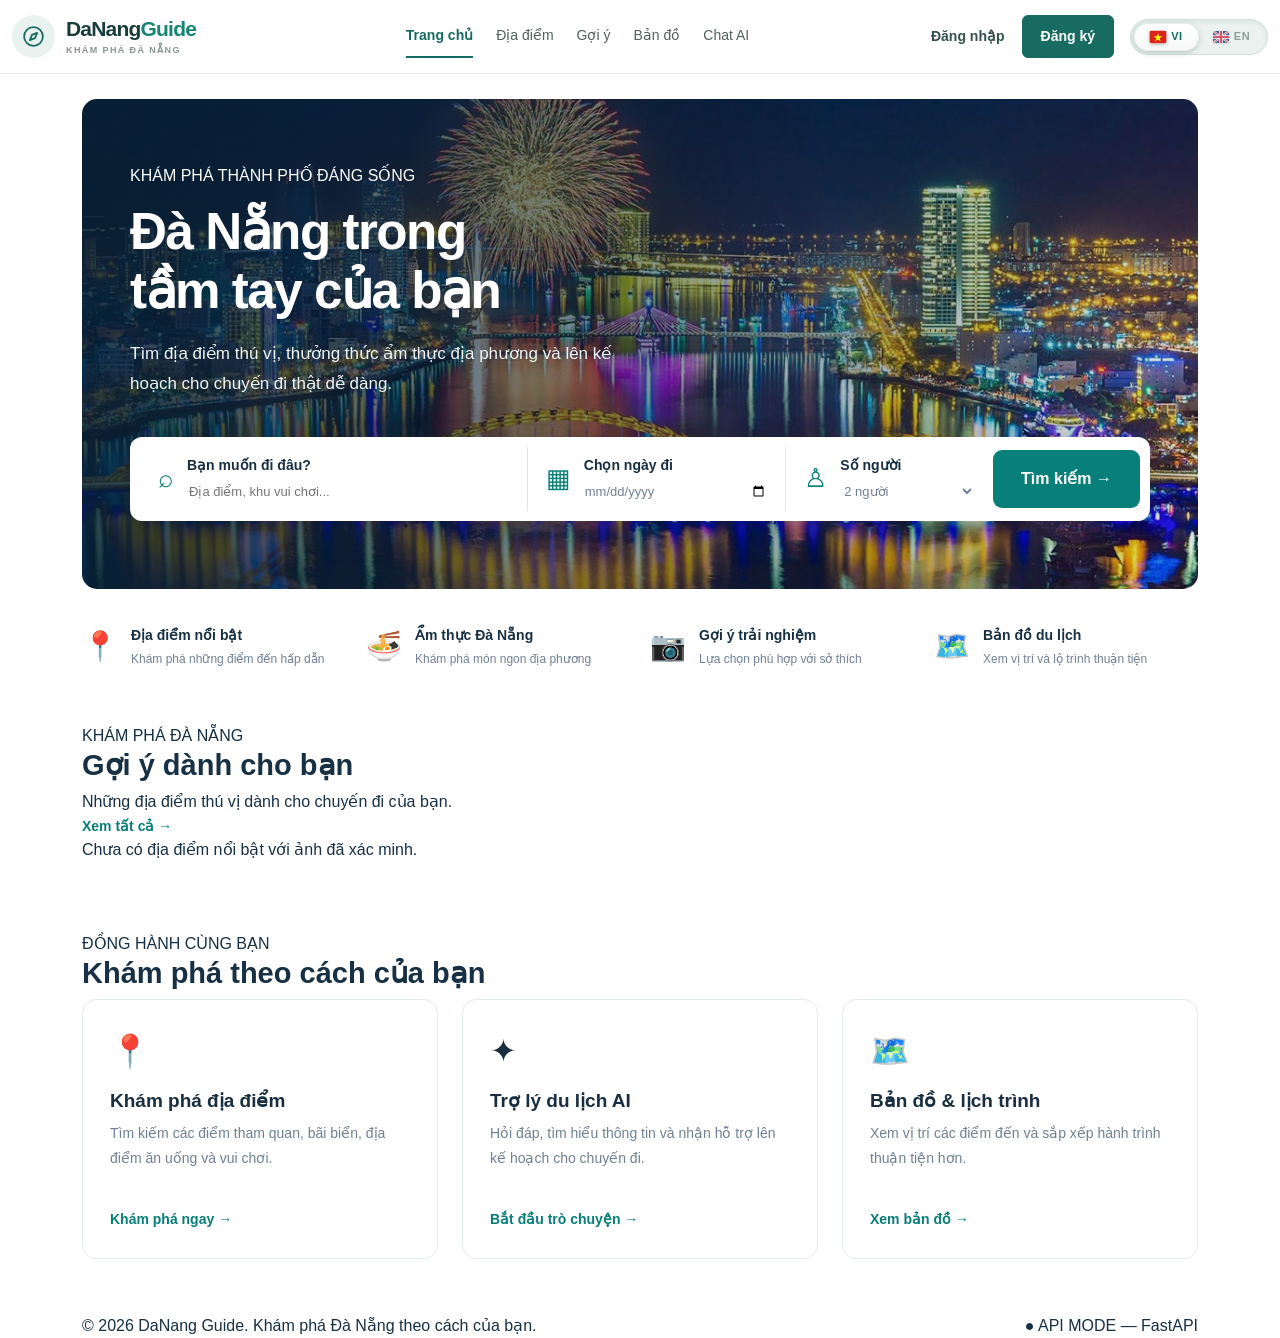
==== frontend/index.html @ 91cd1522 "feat: complete Google OAuth integration, language switch toggle, favorites API, and remove Facebook " ====
<!doctype html>
<html lang="vi">
<head>
  <meta charset="UTF-8">
  <meta name="viewport" content="width=device-width, initial-scale=1">
  <meta name="description" content="DaNang Guide - Khám phá du lịch Đà Nẵng">
  <title>DaNang Guide | Khám phá Đà Nẵng</title>

  <link rel="stylesheet" href="https://cdn.jsdelivr.net/npm/bootstrap@5.3.3/dist/css/bootstrap.min.css">
  <link rel="stylesheet" href="css/style.css?v=switch-toggle-3">
</head>

<body>
  <!-- THANH MENU -->
  <div id="site-nav"></div>

  <main class="container page">

    <!-- BANNER CHÍNH -->
    <section class="hero home-hero">
      <div class="hero-content">
        <span class="eyebrow text-white">
          KHÁM PHÁ THÀNH PHỐ ĐÁNG SỐNG
        </span>

        <h1 class="hero-title">
          Đà Nẵng trong<br>
          tầm tay của bạn
        </h1>

        <p class="hero-description">
          Tìm địa điểm thú vị, thưởng thức ẩm thực địa phương
          và lên kế hoạch cho chuyến đi thật dễ dàng.
        </p>

        <!-- THANH TÌM KIẾM -->
        <form class="travel-search" action="places.html" method="get">
          <div class="search-item search-destination">
            <span class="search-icon">⌕</span>
            <div>
              <label for="home-keyword">Bạn muốn đi đâu?</label>
              <input
                type="text"
                id="home-keyword"
                name="q"
                placeholder="Địa điểm, khu vui chơi..."
              >
            </div>
          </div>

          <div class="search-item">
            <span class="search-icon">▦</span>
            <div>
              <label for="home-date">Chọn ngày đi</label>
              <input type="date" id="home-date">
            </div>
          </div>

          <div class="search-item">
            <span class="search-icon">♙</span>
            <div>
              <label for="home-guests">Số người</label>
              <select id="home-guests">
                <option value="1">1 người</option>
                <option value="2" selected>2 người</option>
                <option value="3">3 người</option>
                <option value="4">4 người</option>
                <option value="5">5+ người</option>
              </select>
            </div>
          </div>

          <button type="submit" class="search-button">
            Tìm kiếm →
          </button>
        </form>
      </div>
    </section>

    <!-- CÁC TIỆN ÍCH -->
    <section class="travel-features">
      <a href="places.html" class="feature">
        <span class="feature-icon">📍</span>
        <div>
          <strong>Địa điểm nổi bật</strong>
          <small>Khám phá những điểm đến hấp dẫn</small>
        </div>
      </a>

      <a href="places.html" class="feature">
        <span class="feature-icon">🍜</span>
        <div>
          <strong>Ẩm thực Đà Nẵng</strong>
          <small>Khám phá món ngon địa phương</small>
        </div>
      </a>

      <a href="recommendations.html" class="feature">
        <span class="feature-icon">📷</span>
        <div>
          <strong>Gợi ý trải nghiệm</strong>
          <small>Lựa chọn phù hợp với sở thích</small>
        </div>
      </a>

      <a href="map.html" class="feature">
        <span class="feature-icon">🗺️</span>
        <div>
          <strong>Bản đồ du lịch</strong>
          <small>Dễ tìm địa điểm, dễ di chuyển</small>
        </div>
      </a>
    </section>

    <!-- ĐỊA ĐIỂM NỔI BẬT -->
    <section class="featured-section">
      <div class="section-head">
        <div>
          <div class="eyebrow">KHÁM PHÁ ĐÀ NẴNG</div>
          <h2 class="mb-0">Gợi ý dành cho bạn</h2>
          <p class="muted mt-2 mb-0">
            Những địa điểm thú vị dành cho chuyến đi của bạn.
          </p>
        </div>

        <a href="places.html" class="view-all">
          Xem tất cả →
        </a>
      </div>

      <div id="message"></div>
      <div id="featured" class="row g-4"></div>
    </section>

    <!-- KHÁM PHÁ THÊM -->
    <section class="explore-section">
      <div class="section-head">
        <div>
          <div class="eyebrow">ĐỒNG HÀNH CÙNG BẠN</div>
          <h2>Khám phá theo cách của bạn</h2>
        </div>
      </div>

      <div class="row g-4">
        <div class="col-md-4">
          <a href="places.html" class="explore-card">
            <span class="explore-icon">📍</span>
            <h5>Khám phá địa điểm</h5>
            <p>
              Tìm kiếm các điểm tham quan, bãi biển,
              địa điểm ăn uống và vui chơi.
            </p>
            <span class="explore-link">Khám phá ngay →</span>
          </a>
        </div>

        <div class="col-md-4">
          <a href="chat.html" class="explore-card">
            <span class="explore-icon">✦</span>
            <h5>Trợ lý du lịch AI</h5>
            <p>
              Hỏi đáp, tìm hiểu thông tin và nhận
              hỗ trợ lên kế hoạch cho chuyến đi.
            </p>
            <span class="explore-link">Bắt đầu trò chuyện →</span>
          </a>
        </div>

        <div class="col-md-4">
          <a href="map.html" class="explore-card">
            <span class="explore-icon">🗺️</span>
            <h5>Bản đồ & lịch trình</h5>
            <p>
              Xem vị trí các điểm đến và sắp xếp
              hành trình thuận tiện hơn.
            </p>
            <span class="explore-link">Xem bản đồ →</span>
          </a>
        </div>
      </div>
    </section>

  </main>

  <div id="site-footer"></div>

  <script src="https://cdn.jsdelivr.net/npm/bootstrap@5.3.3/dist/js/bootstrap.bundle.min.js"></script>
  <script src="js/config.js"></script>
  <script src="js/data.js"></script>
  <script src="js/api.js"></script>
  <script src="js/common.js?v=switch-toggle-3"></script>
  <script src="js/home.js?v=place-images-3"></script>
</body>
</html>
---- frontend/css/style.css ----
/* ==========================================
   DA NANG GUIDE - WEBSITE STYLES
========================================== */

:root {
  --primary: #176b60;
  --primary-dark: #105348;
  --heading: #173043;
  --text: #465761;
  --muted: #718094;
  --border: #e7eceb;
}

body {
  background: #ffffff;
  color: var(--heading);
  font-family: "Segoe UI", Arial, sans-serif;
}

.page {
  padding-top: 25px;
}

/* ==========================================
   NAVBAR - THANH DIEU HUONG
========================================== */

#site-nav {
  position: sticky;
  top: 0;
  z-index: 1000;
  background: #ffffff;
  border-bottom: 1px solid var(--border);
}

#site-nav .travel-navbar {
  background: #ffffff !important;
  padding: 15px 0;
  box-shadow: none !important;
}

#site-nav .travel-navbar > .container {
  max-width: 1320px;
}

/* ===== LOGO ===== */

#site-nav .travel-brand {
  display: inline-flex !important;
  align-items: center !important;
  gap: 11px;
  margin-right: 28px;
  padding: 0;
  text-decoration: none;
  flex-shrink: 0;
}

#site-nav .travel-logo {
  display: flex !important;
  align-items: center;
  justify-content: center;
  width: 43px;
  height: 43px;
  min-width: 43px;
  background: #e8f3ef;
  color: var(--primary);
  border-radius: 50%;
}

#site-nav .travel-logo svg {
  display: block;
  width: 25px;
  height: 25px;
}

/* ===== TEN WEBSITE - 2 DONG ===== */

#site-nav .travel-brand-text {
  display: flex !important;
  flex-direction: column !important;
  justify-content: center;
  align-items: flex-start;
  gap: 4px;
  line-height: 1;
}

#site-nav .travel-brand-text strong {
  display: block !important;
  font-size: 21px;
  font-weight: 750;
  line-height: 1.15;
  letter-spacing: -0.8px;
  color: #193d3a;
  white-space: nowrap;
}

#site-nav .travel-brand-text strong span {
  color: #168576;
}

#site-nav .travel-brand-text small {
  display: block !important;
  font-size: 9px;
  font-weight: 600;
  line-height: 1.2;
  letter-spacing: 1.4px;
  color: #87958f;
  white-space: nowrap;
}

/* ===== CAC MUC MENU ===== */

#site-nav .travel-links {
  display: flex;
  align-items: center;
  gap: 23px;
}

#site-nav .travel-links .nav-link {
  position: relative;
  color: #52615d !important;
  font-size: 14px;
  font-weight: 500;
  padding: 10px 0 !important;
  border-bottom: 2px solid transparent;
  white-space: nowrap;
  text-decoration: none;
  transition: color 0.2s ease;
}

#site-nav .travel-links .nav-link:hover {
  color: var(--primary) !important;
}

#site-nav .travel-links .nav-link.active {
  color: var(--primary) !important;
  font-weight: 700;
  border-bottom-color: var(--primary);
}

/* ===== DANG NHAP & DANG KY ===== */

#site-nav .travel-account {
  display: flex !important;
  align-items: center;
  justify-content: flex-end;
  gap: 17px;
  white-space: nowrap;
}

#site-nav .travel-login {
  display: inline-flex;
  align-items: center;
  font-size: 14px;
  font-weight: 600;
  color: #35514a !important;
  text-decoration: none !important;
}

#site-nav .travel-login:hover {
  color: var(--primary) !important;
  text-decoration: none !important;
}

#site-nav .travel-account .btn {
  font-size: 14px;
  font-weight: 600;
  padding: 10px 18px;
  border-radius: 6px;
  box-shadow: none !important;
  text-decoration: none !important;
}

#site-nav .travel-register,
#site-nav .travel-account .btn-primary {
  color: #ffffff !important;
  background: var(--primary) !important;
  border: 1px solid var(--primary) !important;
}

#site-nav .travel-register:hover,
#site-nav .travel-account .btn-primary:hover {
  background: var(--primary-dark) !important;
}

#site-nav .travel-account .btn-outline-primary {
  background: transparent !important;
  border: 1px solid #c5d9d5 !important;
  color: var(--primary) !important;
}

#site-nav .account-greeting {
  font-size: 13px;
  color: #667773;
}

/* ===== BỘ CHUYỂN NGÔN NGỮ CÔNG TẮC NGANG (VI / EN HORIZONTAL TOGGLE SWITCH) ===== */

#site-nav .lang-switch-wrap {
  display: inline-flex;
  align-items: center;
  flex-shrink: 0;
}

/* Khung công tắc trượt ngang */
#site-nav .lang-toggle-switch {
  position: relative;
  display: inline-flex;
  align-items: center;
  width: 138px;
  height: 36px;
  background: #ebf2ef;
  border: 1.5px solid #d2e1dc;
  border-radius: 999px;
  padding: 3px;
  cursor: pointer;
  user-select: none;
  box-shadow: inset 0 2px 4px rgba(16, 83, 72, 0.08), 0 1px 2px rgba(255, 255, 255, 0.9);
  transition: all 0.25s cubic-bezier(0.4, 0, 0.2, 1);
  outline: none;
}

#site-nav .lang-toggle-switch:hover {
  border-color: #a8cac0;
  box-shadow: inset 0 2px 4px rgba(16, 83, 72, 0.06), 0 0 0 3px rgba(23, 107, 96, 0.1);
}

#site-nav .lang-toggle-switch:focus-visible {
  border-color: var(--primary);
  box-shadow: 0 0 0 3px rgba(23, 107, 96, 0.25);
}

/* Con trượt ngang (Sliding Pill Knob) */
#site-nav .lang-toggle-slider {
  position: absolute;
  top: 3px;
  bottom: 3px;
  left: 3px;
  width: calc(50% - 3px);
  background: linear-gradient(180deg, #ffffff 0%, #f6f9f8 100%);
  border-radius: 999px;
  border: 0.5px solid rgba(0, 0, 0, 0.06);
  box-shadow: 0 2px 6px rgba(16, 83, 72, 0.18), 0 1px 2px rgba(0, 0, 0, 0.08);
  pointer-events: none;
  z-index: 1;
  transition: transform 0.28s cubic-bezier(0.34, 1.35, 0.64, 1);
  transform: translateX(0);
}

/* Khi EN được kích hoạt: con trượt trượt sang phải */
#site-nav .lang-toggle-switch.is-en .lang-toggle-slider {
  transform: translateX(100%);
}

/* Hai nút bấm VI và EN bên trong công tắc */
#site-nav .lang-btn {
  position: relative;
  z-index: 2;
  flex: 1;
  height: 100%;
  border: none !important;
  outline: none !important;
  background: transparent !important;
  box-shadow: none !important;
  color: #637772;
  display: inline-flex;
  align-items: center;
  justify-content: center;
  gap: 5px;
  padding: 0 6px;
  border-radius: 999px;
  font-size: 11.5px;
  font-weight: 600;
  cursor: pointer;
  line-height: 1;
  user-select: none;
  transition: color 0.22s ease, opacity 0.22s ease, transform 0.15s ease;
  opacity: 0.68;
}

#site-nav .lang-btn:hover {
  opacity: 1;
  color: var(--primary-dark);
}

#site-nav .lang-btn.active {
  color: var(--primary);
  font-weight: 700;
  opacity: 1;
}

#site-nav .lang-btn:focus,
#site-nav .lang-btn:focus-visible {
  outline: none !important;
  box-shadow: none !important;
}

#site-nav .lang-btn:active {
  transform: scale(0.95);
}

#site-nav .flag-icon {
  width: 16px;
  height: 12px;
  border-radius: 2px;
  box-shadow: 0 0.5px 2px rgba(0, 0, 0, 0.2);
  display: block;
  flex-shrink: 0;
  transition: transform 0.2s ease, box-shadow 0.2s ease;
}

#site-nav .lang-btn.active .flag-icon {
  transform: scale(1.08);
  box-shadow: 0 1px 3px rgba(0, 0, 0, 0.25);
}

#site-nav .lang-flag {
  font-size: 13px;
  line-height: 1;
}

#site-nav .lang-code {
  font-size: 11px;
  font-weight: 700;
  letter-spacing: 0.6px;
}

#site-nav .navbar-toggler {
  border: 1px solid #dce5e2;
  border-radius: 7px;
  box-shadow: none !important;
}

/* ==========================================
   HERO - BANNER TRANG CHU
========================================== */

.home-hero {
  position: relative;
  overflow: hidden;
  min-height: 490px;
  padding: 65px 48px 36px;
  border-radius: 15px;

  background:
    linear-gradient(
      90deg,
      rgba(7, 31, 48, 0.85) 0%,
      rgba(7, 31, 48, 0.40) 60%,
      rgba(7, 31, 48, 0.10) 100%
    ),
    url("../images/anh-dep-da-nang-thumb.jpg")
    center / cover no-repeat;
}

.home-hero::after {
  display: none;
}

.hero-content {
  position: relative;
  z-index: 2;
}

.hero-title {
  font-size: clamp(36px, 4vw, 58px);
  line-height: 1.15;
  font-weight: 800;
  color: #ffffff;
  margin-top: 15px;
  letter-spacing: -1.5px;
}

.hero-description {
  font-size: 17px;
  max-width: 520px;
  line-height: 1.8;
  color: #f0f5f5;
  margin-top: 18px;
}

/* ==========================================
   THANH TIM KIEM
========================================== */

.travel-search {
  display: grid;
  grid-template-columns: 1.5fr 1fr 0.8fr auto;
  align-items: center;
  gap: 0;
  background: #ffffff;
  padding: 10px;
  margin-top: 37px;
  border-radius: 12px;
  box-shadow: 0 12px 35px rgba(0,0,0,0.13);
}

.search-item {
  display: flex;
  align-items: center;
  gap: 13px;
  padding: 8px 18px;
  border-right: 1px solid #e1e5e9;
  min-width: 0;
}

.search-item:nth-child(3) {
  border-right: none;
}

.search-icon {
  color: #087e79;
  font-size: 26px;
  flex-shrink: 0;
}

.search-item > div {
  min-width: 0;
  flex: 1;
}

.search-item label {
  display: block;
  font-size: 14px;
  color: #172f40;
  font-weight: 700;
  margin-bottom: 3px;
}

.search-item input,
.search-item select {
  width: 100%;
  border: none;
  outline: none;
  background: transparent;
  color: #718094;
  font-size: 13px;
  min-width: 0;
}

.search-item input:focus,
.search-item select:focus {
  outline: none;
}

.search-button {
  border: none;
  background: #087f79;
  color: #ffffff;
  padding: 17px 28px;
  border-radius: 9px;
  font-weight: 700;
  cursor: pointer;
  white-space: nowrap;
  transition: background 0.2s ease;
}

.search-button:hover {
  background: #056763;
}

/* ==========================================
   TIEN ICH DU LICH
========================================== */

.travel-features {
  display: grid;
  grid-template-columns: repeat(4, minmax(0, 1fr));
  gap: 20px;
  margin: 36px 0 55px;
}

.feature {
  display: flex;
  align-items: center;
  gap: 13px;
  text-decoration: none;
  color: #173043;
}

.feature-icon {
  font-size: 29px;
  flex-shrink: 0;
}

.feature strong {
  display: block;
  font-size: 14px;
  margin-bottom: 4px;
}

.feature small {
  display: block;
  font-size: 12px;
  color: #718094;
  line-height: 1.5;
}

.feature:hover {
  color: #173043;
}

.feature:hover strong {
  color: #087e79;
}

/* ==========================================
   DIA DIEM NOI BAT
========================================== */

.featured-section {
  margin-bottom: 70px;
}

.featured-section h2,
.explore-section h2 {
  font-size: 29px;
  font-weight: 750;
}

.view-all {
  color: #087e79;
  font-weight: 700;
  font-size: 14px;
  text-decoration: none;
  white-space: nowrap;
}

.view-all:hover {
  color: #005d58;
}

.place-card {
  border-radius: 13px;
  overflow: hidden;
  transition:
    transform 0.2s ease,
    box-shadow 0.2s ease;
}

.place-card:hover {
  transform: translateY(-4px);
  box-shadow: 0 12px 28px rgba(0,0,0,0.10);
}

.place-art {
  height: 195px;
  overflow: hidden;
}

.place-card .card-body {
  padding: 18px;
}

/* ==========================================
   KHAM PHA THEM
========================================== */

.explore-section {
  margin-bottom: 55px;
}

.explore-card {
  display: block;
  padding: 27px;
  height: 100%;
  border: 1px solid #e3ebed;
  border-radius: 14px;
  text-decoration: none;
  background: #ffffff;
  color: #192e40;
  transition: 0.2s ease;
}

.explore-card:hover {
  box-shadow: 0 10px 30px rgba(0,0,0,0.07);
  transform: translateY(-3px);
  color: #192e40;
}

.explore-icon {
  font-size: 32px;
  display: block;
  margin-bottom: 15px;
}

.explore-card h5 {
  font-weight: 700;
  font-size: 19px;
}

.explore-card p {
  color: #708092;
  font-size: 14px;
  line-height: 1.8;
  min-height: 70px;
}

.explore-link {
  color: #087e79;
  font-weight: 700;
  font-size: 14px;
}

/* ==========================================
   RESPONSIVE - TABLET
========================================== */

@media (max-width: 1199px) {
  #site-nav .travel-brand {
    margin-right: 15px;
  }

  #site-nav .travel-links {
    gap: 13px;
  }
}

@media (max-width: 991px) {
  #site-nav .travel-navbar {
    padding: 12px 0;
  }

  #site-nav .travel-links {
    align-items: flex-start;
    gap: 4px;
    padding: 15px 0;
  }

  #site-nav .travel-links .nav-link {
    padding: 10px 0 !important;
  }

  #site-nav .travel-links .nav-link.active {
    border-bottom-color: transparent;
  }

  #site-nav .travel-account {
    justify-content: flex-start;
    padding: 10px 0 6px;
  }

  #site-nav .lang-switch-wrap {
    margin-bottom: 14px;
  }

  .travel-search {
    grid-template-columns: 1fr 1fr;
    gap: 10px;
  }

  .travel-features {
    grid-template-columns: repeat(2, 1fr);
  }

  .search-item {
    border-right: none;
  }
}

/* ==========================================
   RESPONSIVE - MOBILE
========================================== */

@media (max-width: 767px) {
  .page {
    padding-top: 15px;
  }

  #site-nav .travel-brand-text strong {
    font-size: 19px;
  }

  #site-nav .travel-logo {
    width: 39px;
    height: 39px;
    min-width: 39px;
  }

  .home-hero {
    padding: 35px 22px;
    min-height: auto;
  }

  .hero-title {
    font-size: 35px;
  }

  .hero-description {
    font-size: 15px;
  }

  .travel-search {
    display: flex;
    flex-direction: column;
    align-items: stretch;
    padding: 15px;
  }

  .search-item {
    padding: 10px;
    border-bottom: 1px solid #edf0f2;
  }

  .search-button {
    width: 100%;
  }

  .travel-features {
    grid-template-columns: repeat(2, 1fr);
    gap: 25px 12px;
  }

  .feature {
    align-items: flex-start;
  }

  .feature-icon {
    font-size: 23px;
  }

  .feature strong {
    font-size: 12px;
  }

  .feature small {
    font-size: 11px;
  }

  .featured-section h2,
  .explore-section h2 {
    font-size: 24px;
  }

  .explore-card p {
    min-height: auto;
  }
}


/* ===== HINH ANH THE DIA DIEM ===== */

.place-art {
  position: relative;
  width: 100%;
  height: 190px;
  overflow: hidden;
  background: #eef3f1;
  border-radius: 12px 12px 0 0;
}

.place-image {
  width: 100%;
  height: 100%;
  display: block;
  object-fit: cover;
  transition: transform 0.35s ease;
}

.place-card:hover .place-image {
  transform: scale(1.05);
}

.place-fallback {
  width: 100%;
  height: 100%;
  display: flex;
  justify-content: center;
  align-items: center;
  font-size: 48px;
  background: #edf4f1;
}

.place-art .badge {
  position: absolute;
  top: 12px;
  right: 12px;
  z-index: 2;
  background: rgba(255,255,255,0.95) !important;
  color: #263238;
  border-radius: 6px;
  padding: 7px 10px;
  font-size: 12px;
}
/* ===== KHAC PHUC HIEN THI BAN DO LEAFLET ===== */
#map.map-box {
    display: block;
    width: 100%;
    height: 500px;
    min-height: 500px;
    position: relative;
    z-index: 1;
    background: #eaf2ef;
    border-radius: 12px;
    overflow: hidden;
}
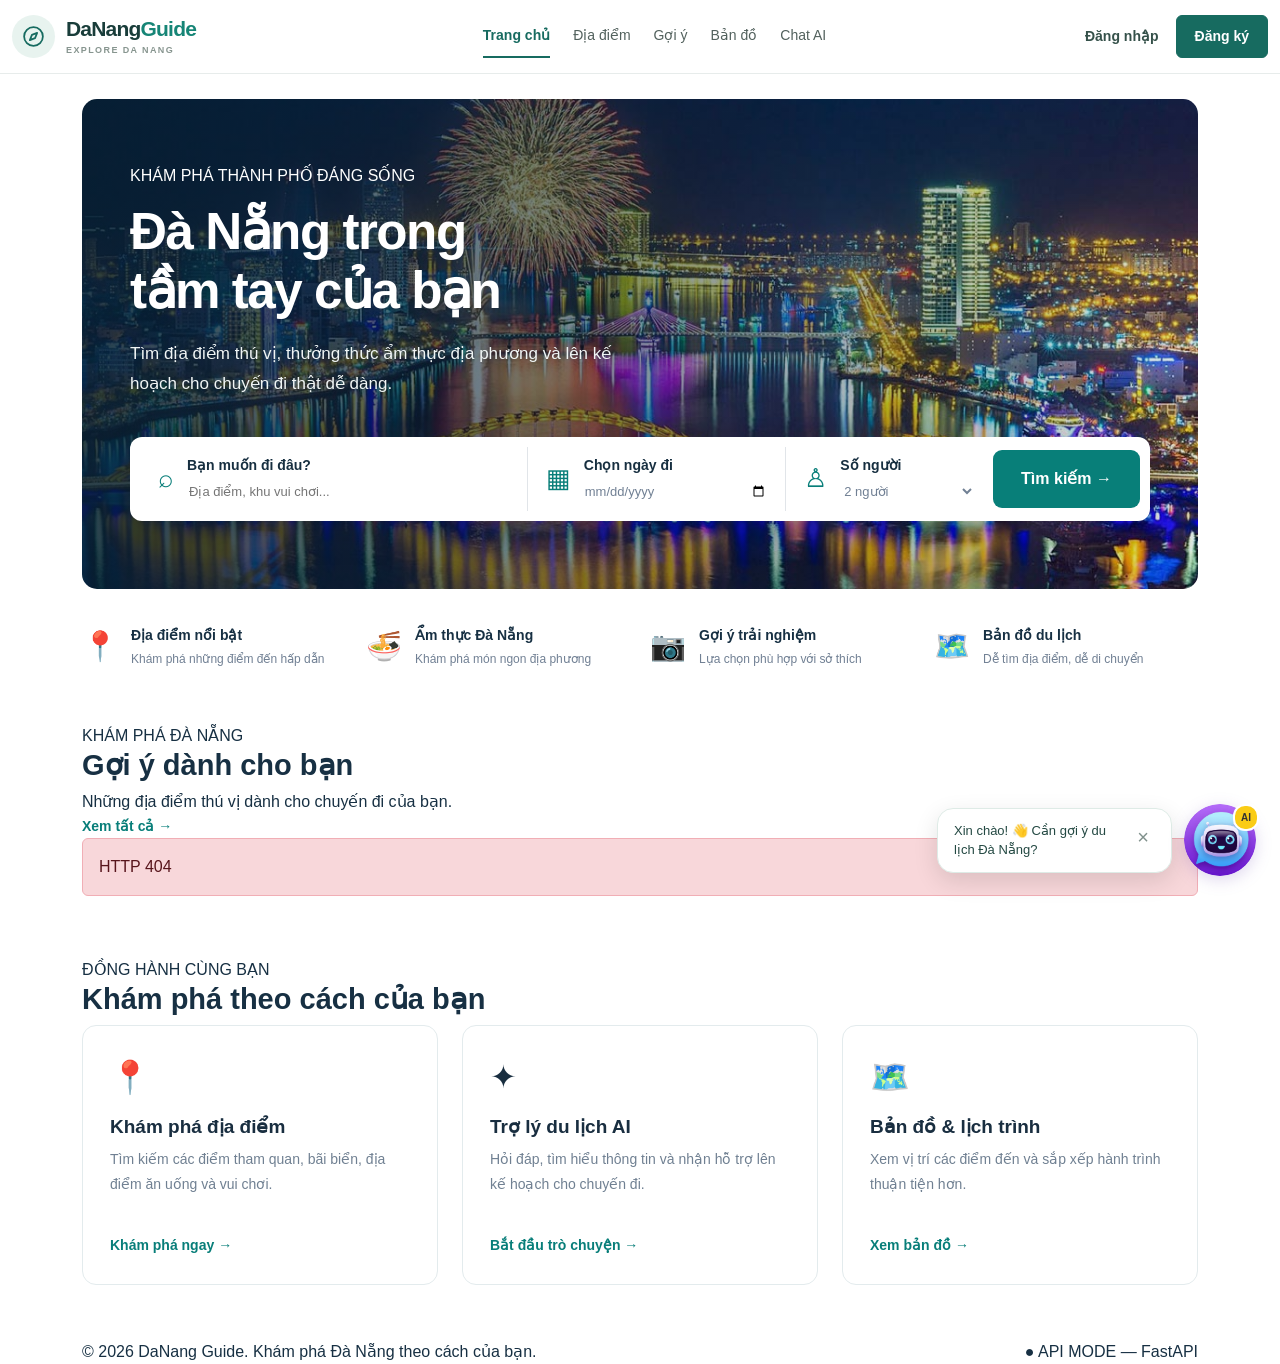
==== commit adeff9e9: "merge: integrate main with self-trained local guide Co-authored-by: Copilot <223556219+Copilot@users" ====
--- a/frontend/index.html
+++ b/frontend/index.html
@@ -8,7 +8,7 @@
   <title>DaNang Guide | Khám phá Đà Nẵng</title>
 
   <link rel="stylesheet" href="https://cdn.jsdelivr.net/npm/bootstrap@5.3.3/dist/css/bootstrap.min.css">
-  <link rel="stylesheet" href="css/style.css?v=switch-toggle-3">
+  <link rel="stylesheet" href="css/style.css">
 </head>
 
 <body>
@@ -186,10 +186,11 @@
   <div id="site-footer"></div>
 
   <script src="https://cdn.jsdelivr.net/npm/bootstrap@5.3.3/dist/js/bootstrap.bundle.min.js"></script>
-  <script src="js/config.js"></script>
+  <script src="js/config.js?v=2"></script>
   <script src="js/data.js"></script>
-  <script src="js/api.js"></script>
-  <script src="js/common.js?v=switch-toggle-3"></script>
+  <script src="js/api.js?v=2"></script>
+  <script src="js/common.js?v=place-images-3"></script>
   <script src="js/home.js?v=place-images-3"></script>
+  <script src="js/oauth-ui.js"></script>
 </body>
 </html>
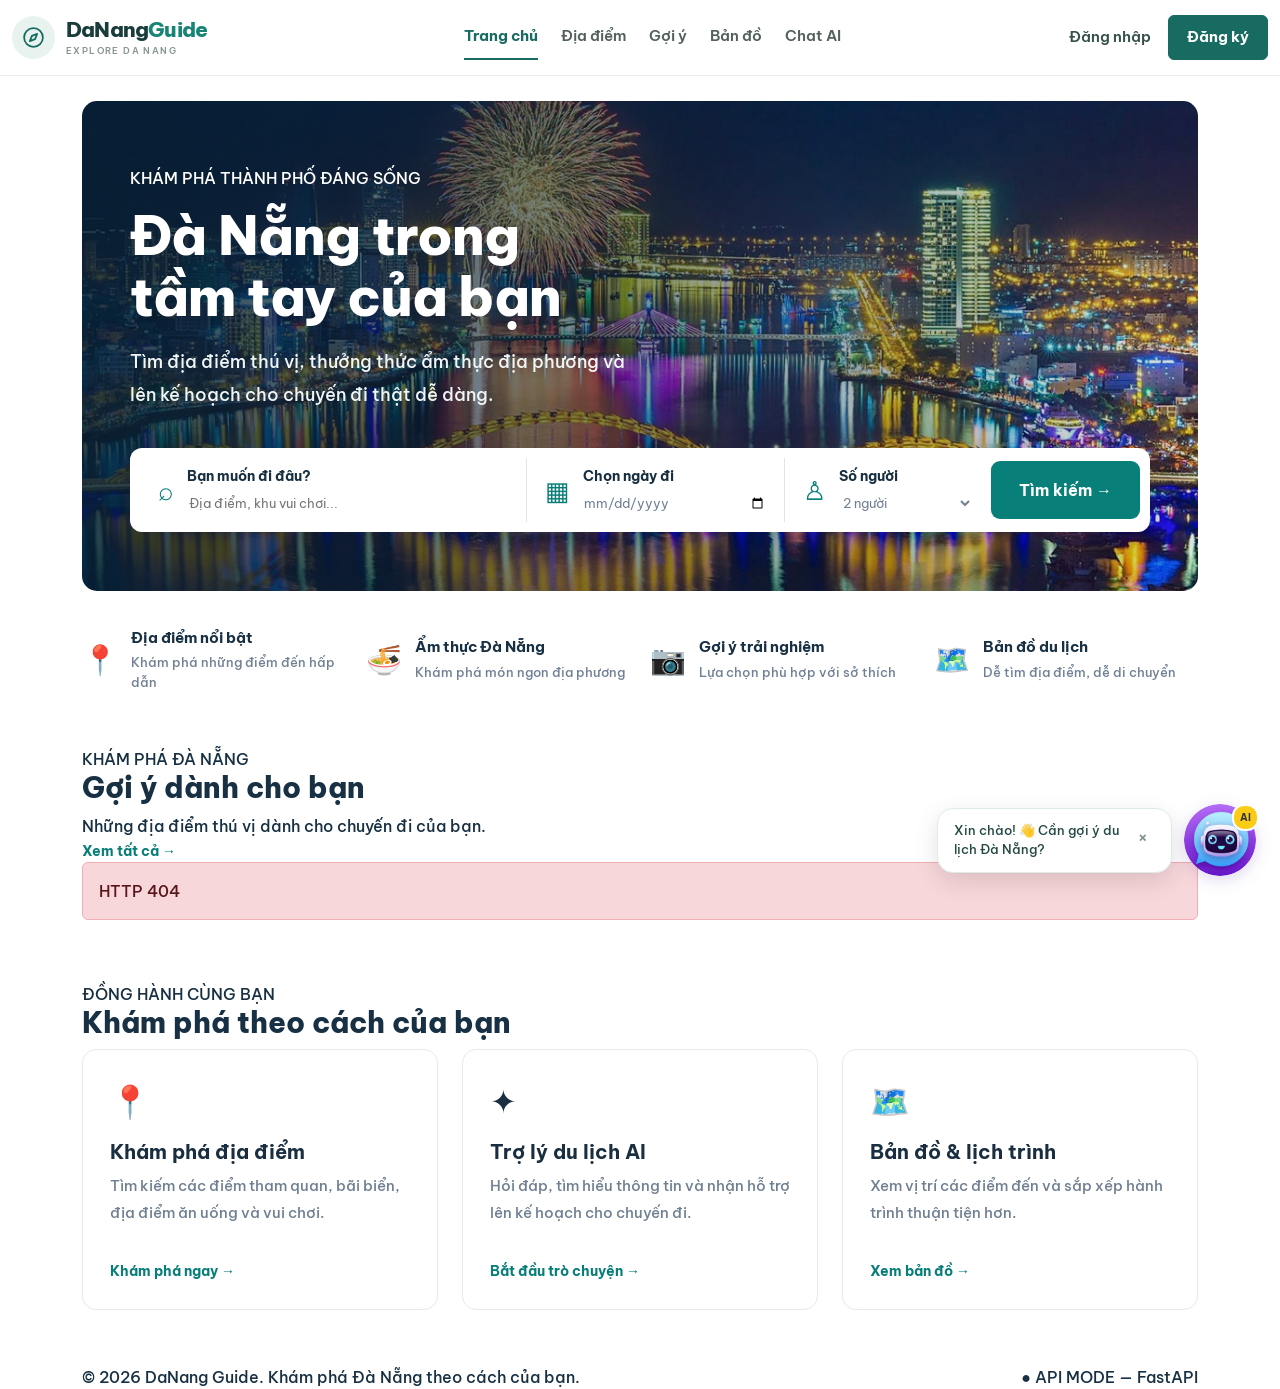
==== commit c37ed878: "Update AI Agentic Local Guide" ====
--- a/frontend/index.html
+++ b/frontend/index.html
@@ -8,7 +8,7 @@
   <title>DaNang Guide | Khám phá Đà Nẵng</title>
 
   <link rel="stylesheet" href="https://cdn.jsdelivr.net/npm/bootstrap@5.3.3/dist/css/bootstrap.min.css">
-  <link rel="stylesheet" href="css/style.css">
+  <link rel="stylesheet" href="css/style.css?v=chat-ui-polish-5">
 </head>
 
 <body>
@@ -189,7 +189,7 @@
   <script src="js/config.js?v=2"></script>
   <script src="js/data.js"></script>
   <script src="js/api.js?v=2"></script>
-  <script src="js/common.js?v=place-images-3"></script>
+  <script src="js/common.js?v=chat-ui-polish-5"></script>
   <script src="js/home.js?v=place-images-3"></script>
   <script src="js/oauth-ui.js"></script>
 </body>
--- a/frontend/css/style.css
+++ b/frontend/css/style.css
@@ -2,6 +2,8 @@
 /* ==========================================
    DA NANG GUIDE - WEBSITE STYLES
 ========================================== */
+
+@import url('https://fonts.googleapis.com/css2?family=Be+Vietnam+Pro:wght@400;500;600;700;800&display=swap');
 
 :root {
   --primary: #176b60;
@@ -15,7 +17,9 @@
 body {
   background: #ffffff;
   color: var(--heading);
-  font-family: "Segoe UI", Arial, sans-serif;
+  font-family: 'Be Vietnam Pro', 'Trebuchet MS', Arial, sans-serif;
+  font-size: 16px;
+  font-weight: 500;
 }
 
 .page {
@@ -120,8 +124,8 @@
 #site-nav .travel-links .nav-link {
   position: relative;
   color: #52615d !important;
-  font-size: 14px;
-  font-weight: 500;
+  font-size: 15px;
+  font-weight: 600;
   padding: 10px 0 !important;
   border-bottom: 2px solid transparent;
   white-space: nowrap;
@@ -152,7 +156,7 @@
 #site-nav .travel-login {
   display: inline-flex;
   align-items: center;
-  font-size: 14px;
+  font-size: 15px;
   font-weight: 600;
   color: #35514a !important;
   text-decoration: none !important;
@@ -164,8 +168,8 @@
 }
 
 #site-nav .travel-account .btn {
-  font-size: 14px;
-  font-weight: 600;
+  font-size: 15px;
+  font-weight: 700;
   padding: 10px 18px;
   border-radius: 6px;
   box-shadow: none !important;
@@ -193,137 +197,6 @@
 #site-nav .account-greeting {
   font-size: 13px;
   color: #667773;
-}
-
-/* ===== BỘ CHUYỂN NGÔN NGỮ CÔNG TẮC NGANG (VI / EN HORIZONTAL TOGGLE SWITCH) ===== */
-
-#site-nav .lang-switch-wrap {
-  display: inline-flex;
-  align-items: center;
-  flex-shrink: 0;
-}
-
-/* Khung công tắc trượt ngang */
-#site-nav .lang-toggle-switch {
-  position: relative;
-  display: inline-flex;
-  align-items: center;
-  width: 138px;
-  height: 36px;
-  background: #ebf2ef;
-  border: 1.5px solid #d2e1dc;
-  border-radius: 999px;
-  padding: 3px;
-  cursor: pointer;
-  user-select: none;
-  box-shadow: inset 0 2px 4px rgba(16, 83, 72, 0.08), 0 1px 2px rgba(255, 255, 255, 0.9);
-  transition: all 0.25s cubic-bezier(0.4, 0, 0.2, 1);
-  outline: none;
-}
-
-#site-nav .lang-toggle-switch:hover {
-  border-color: #a8cac0;
-  box-shadow: inset 0 2px 4px rgba(16, 83, 72, 0.06), 0 0 0 3px rgba(23, 107, 96, 0.1);
-}
-
-#site-nav .lang-toggle-switch:focus-visible {
-  border-color: var(--primary);
-  box-shadow: 0 0 0 3px rgba(23, 107, 96, 0.25);
-}
-
-/* Con trượt ngang (Sliding Pill Knob) */
-#site-nav .lang-toggle-slider {
-  position: absolute;
-  top: 3px;
-  bottom: 3px;
-  left: 3px;
-  width: calc(50% - 3px);
-  background: linear-gradient(180deg, #ffffff 0%, #f6f9f8 100%);
-  border-radius: 999px;
-  border: 0.5px solid rgba(0, 0, 0, 0.06);
-  box-shadow: 0 2px 6px rgba(16, 83, 72, 0.18), 0 1px 2px rgba(0, 0, 0, 0.08);
-  pointer-events: none;
-  z-index: 1;
-  transition: transform 0.28s cubic-bezier(0.34, 1.35, 0.64, 1);
-  transform: translateX(0);
-}
-
-/* Khi EN được kích hoạt: con trượt trượt sang phải */
-#site-nav .lang-toggle-switch.is-en .lang-toggle-slider {
-  transform: translateX(100%);
-}
-
-/* Hai nút bấm VI và EN bên trong công tắc */
-#site-nav .lang-btn {
-  position: relative;
-  z-index: 2;
-  flex: 1;
-  height: 100%;
-  border: none !important;
-  outline: none !important;
-  background: transparent !important;
-  box-shadow: none !important;
-  color: #637772;
-  display: inline-flex;
-  align-items: center;
-  justify-content: center;
-  gap: 5px;
-  padding: 0 6px;
-  border-radius: 999px;
-  font-size: 11.5px;
-  font-weight: 600;
-  cursor: pointer;
-  line-height: 1;
-  user-select: none;
-  transition: color 0.22s ease, opacity 0.22s ease, transform 0.15s ease;
-  opacity: 0.68;
-}
-
-#site-nav .lang-btn:hover {
-  opacity: 1;
-  color: var(--primary-dark);
-}
-
-#site-nav .lang-btn.active {
-  color: var(--primary);
-  font-weight: 700;
-  opacity: 1;
-}
-
-#site-nav .lang-btn:focus,
-#site-nav .lang-btn:focus-visible {
-  outline: none !important;
-  box-shadow: none !important;
-}
-
-#site-nav .lang-btn:active {
-  transform: scale(0.95);
-}
-
-#site-nav .flag-icon {
-  width: 16px;
-  height: 12px;
-  border-radius: 2px;
-  box-shadow: 0 0.5px 2px rgba(0, 0, 0, 0.2);
-  display: block;
-  flex-shrink: 0;
-  transition: transform 0.2s ease, box-shadow 0.2s ease;
-}
-
-#site-nav .lang-btn.active .flag-icon {
-  transform: scale(1.08);
-  box-shadow: 0 1px 3px rgba(0, 0, 0, 0.25);
-}
-
-#site-nav .lang-flag {
-  font-size: 13px;
-  line-height: 1;
-}
-
-#site-nav .lang-code {
-  font-size: 11px;
-  font-weight: 700;
-  letter-spacing: 0.6px;
 }
 
 #site-nav .navbar-toggler {
@@ -364,16 +237,16 @@
 }
 
 .hero-title {
-  font-size: clamp(36px, 4vw, 58px);
+  font-size: clamp(38px, 4.2vw, 60px);
   line-height: 1.15;
   font-weight: 800;
   color: #ffffff;
   margin-top: 15px;
-  letter-spacing: -1.5px;
+  letter-spacing: -0.8px;
 }
 
 .hero-description {
-  font-size: 17px;
+  font-size: 18px;
   max-width: 520px;
   line-height: 1.8;
   color: #f0f5f5;
@@ -486,13 +359,14 @@
 
 .feature strong {
   display: block;
-  font-size: 14px;
+  font-size: 15px;
+  font-weight: 700;
   margin-bottom: 4px;
 }
 
 .feature small {
   display: block;
-  font-size: 12px;
+  font-size: 13px;
   color: #718094;
   line-height: 1.5;
 }
@@ -551,6 +425,23 @@
 
 .place-card .card-body {
   padding: 18px;
+}
+
+.place-card .card-body h5 {
+  margin-top: 6px;
+  font-size: 18px;
+  font-weight: 700;
+  line-height: 1.35;
+}
+
+.place-card .card-body p {
+  font-size: 15px;
+  line-height: 1.6;
+}
+
+.place-card .tag {
+  font-size: 13px;
+  font-weight: 600;
 }
 
 /* ==========================================
@@ -587,12 +478,12 @@
 
 .explore-card h5 {
   font-weight: 700;
-  font-size: 19px;
+  font-size: 20px;
 }
 
 .explore-card p {
   color: #708092;
-  font-size: 14px;
+  font-size: 15px;
   line-height: 1.8;
   min-height: 70px;
 }
@@ -638,11 +529,7 @@
 
   #site-nav .travel-account {
     justify-content: flex-start;
-    padding: 10px 0 6px;
-  }
-
-  #site-nav .lang-switch-wrap {
-    margin-bottom: 14px;
+    padding: 10px 0 15px;
   }
 
   .travel-search {
@@ -721,11 +608,11 @@
   }
 
   .feature strong {
+    font-size: 14px;
+  }
+
+  .feature small {
     font-size: 12px;
-  }
-
-  .feature small {
-    font-size: 11px;
   }
 
   .featured-section h2,
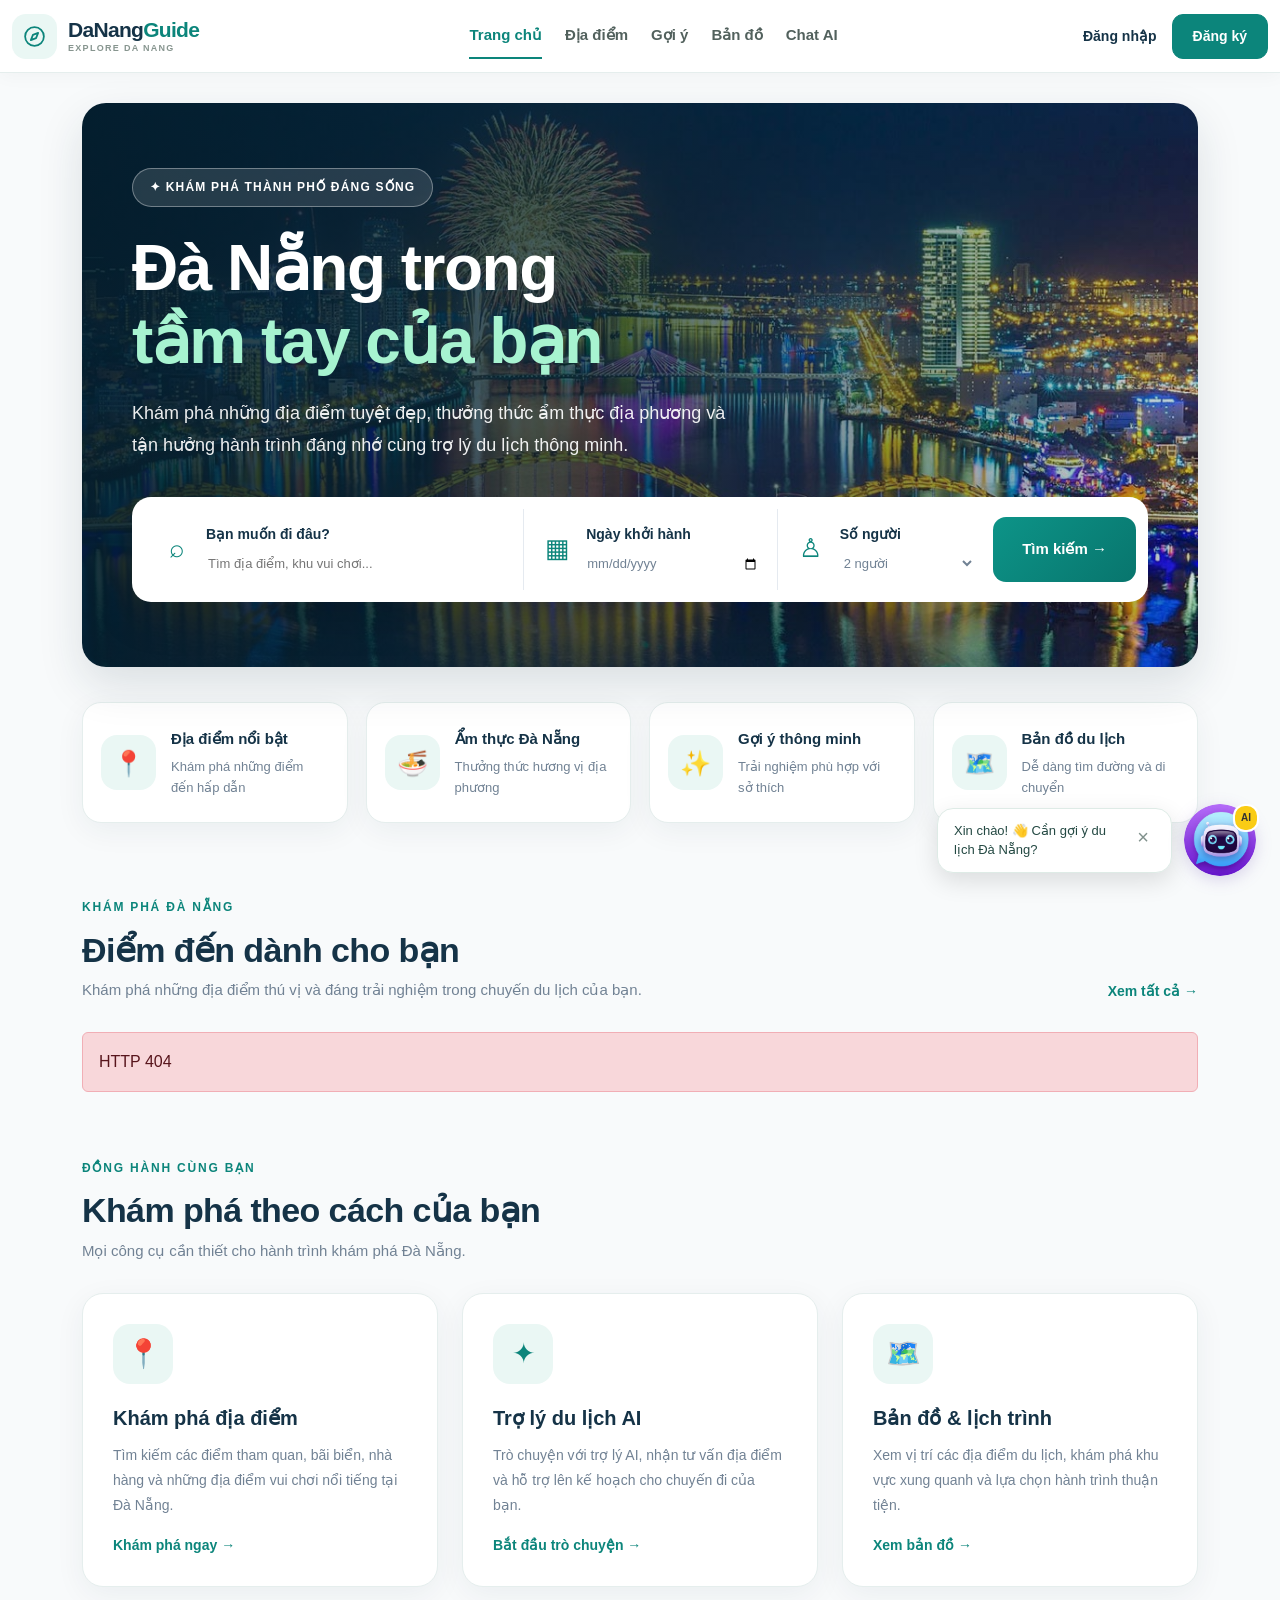
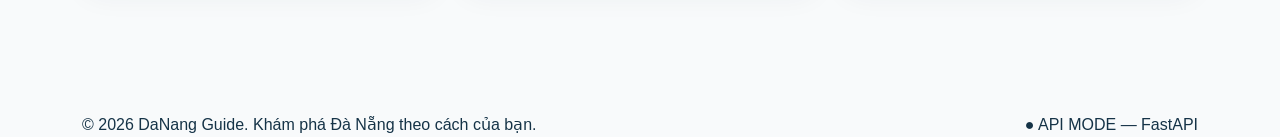
==== commit 98a48313: "Redesign DaNangGuide UI with Arial font" ====
--- a/frontend/index.html
+++ b/frontend/index.html
@@ -8,10 +8,11 @@
   <title>DaNang Guide | Khám phá Đà Nẵng</title>
 
   <link rel="stylesheet" href="https://cdn.jsdelivr.net/npm/bootstrap@5.3.3/dist/css/bootstrap.min.css">
-  <link rel="stylesheet" href="css/style.css?v=chat-ui-polish-5">
+  <link rel="stylesheet" href="css/style.css?v=arial-redesign-1">
 </head>
 
 <body>
+
   <!-- THANH MENU -->
   <div id="site-nav"></div>
 
@@ -20,22 +21,25 @@
     <!-- BANNER CHÍNH -->
     <section class="hero home-hero">
       <div class="hero-content">
-        <span class="eyebrow text-white">
-          KHÁM PHÁ THÀNH PHỐ ĐÁNG SỐNG
+
+        <span class="eyebrow hero-eyebrow">
+          ✦ KHÁM PHÁ THÀNH PHỐ ĐÁNG SỐNG
         </span>
 
         <h1 class="hero-title">
           Đà Nẵng trong<br>
-          tầm tay của bạn
+          <span>tầm tay của bạn</span>
         </h1>
 
         <p class="hero-description">
-          Tìm địa điểm thú vị, thưởng thức ẩm thực địa phương
-          và lên kế hoạch cho chuyến đi thật dễ dàng.
+          Khám phá những địa điểm tuyệt đẹp, thưởng thức
+          ẩm thực địa phương và tận hưởng hành trình
+          đáng nhớ cùng trợ lý du lịch thông minh.
         </p>
 
         <!-- THANH TÌM KIẾM -->
         <form class="travel-search" action="places.html" method="get">
+
           <div class="search-item search-destination">
             <span class="search-icon">⌕</span>
             <div>
@@ -44,7 +48,7 @@
                 type="text"
                 id="home-keyword"
                 name="q"
-                placeholder="Địa điểm, khu vui chơi..."
+                placeholder="Tìm địa điểm, khu vui chơi..."
               >
             </div>
           </div>
@@ -52,8 +56,11 @@
           <div class="search-item">
             <span class="search-icon">▦</span>
             <div>
-              <label for="home-date">Chọn ngày đi</label>
-              <input type="date" id="home-date">
+              <label for="home-date">Ngày khởi hành</label>
+              <input
+                type="date"
+                id="home-date"
+              >
             </div>
           </div>
 
@@ -72,14 +79,16 @@
           </div>
 
           <button type="submit" class="search-button">
-            Tìm kiếm →
+            Tìm kiếm <span aria-hidden="true">→</span>
           </button>
+
         </form>
       </div>
     </section>
 
-    <!-- CÁC TIỆN ÍCH -->
-    <section class="travel-features">
+    <!-- TIỆN ÍCH DU LỊCH -->
+    <section class="travel-features" aria-label="Tiện ích du lịch">
+
       <a href="places.html" class="feature">
         <span class="feature-icon">📍</span>
         <div>
@@ -92,15 +101,15 @@
         <span class="feature-icon">🍜</span>
         <div>
           <strong>Ẩm thực Đà Nẵng</strong>
-          <small>Khám phá món ngon địa phương</small>
+          <small>Thưởng thức hương vị địa phương</small>
         </div>
       </a>
 
       <a href="recommendations.html" class="feature">
-        <span class="feature-icon">📷</span>
-        <div>
-          <strong>Gợi ý trải nghiệm</strong>
-          <small>Lựa chọn phù hợp với sở thích</small>
+        <span class="feature-icon">✨</span>
+        <div>
+          <strong>Gợi ý thông minh</strong>
+          <small>Trải nghiệm phù hợp với sở thích</small>
         </div>
       </a>
 
@@ -108,19 +117,24 @@
         <span class="feature-icon">🗺️</span>
         <div>
           <strong>Bản đồ du lịch</strong>
-          <small>Dễ tìm địa điểm, dễ di chuyển</small>
-        </div>
-      </a>
+          <small>Dễ dàng tìm đường và di chuyển</small>
+        </div>
+      </a>
+
     </section>
 
     <!-- ĐỊA ĐIỂM NỔI BẬT -->
     <section class="featured-section">
+
       <div class="section-head">
         <div>
           <div class="eyebrow">KHÁM PHÁ ĐÀ NẴNG</div>
-          <h2 class="mb-0">Gợi ý dành cho bạn</h2>
+
+          <h2 class="mb-0">Điểm đến dành cho bạn</h2>
+
           <p class="muted mt-2 mb-0">
-            Những địa điểm thú vị dành cho chuyến đi của bạn.
+            Khám phá những địa điểm thú vị và đáng trải nghiệm
+            trong chuyến du lịch của bạn.
           </p>
         </div>
 
@@ -130,61 +144,92 @@
       </div>
 
       <div id="message"></div>
+
+      <!-- DỮ LIỆU ĐỊA ĐIỂM TỪ JAVASCRIPT -->
       <div id="featured" class="row g-4"></div>
+
     </section>
 
     <!-- KHÁM PHÁ THÊM -->
     <section class="explore-section">
+
       <div class="section-head">
         <div>
           <div class="eyebrow">ĐỒNG HÀNH CÙNG BẠN</div>
+
           <h2>Khám phá theo cách của bạn</h2>
+
+          <p class="muted mt-2 mb-0">
+            Mọi công cụ cần thiết cho hành trình khám phá Đà Nẵng.
+          </p>
         </div>
       </div>
 
       <div class="row g-4">
+
         <div class="col-md-4">
           <a href="places.html" class="explore-card">
             <span class="explore-icon">📍</span>
+
             <h5>Khám phá địa điểm</h5>
+
             <p>
               Tìm kiếm các điểm tham quan, bãi biển,
-              địa điểm ăn uống và vui chơi.
+              nhà hàng và những địa điểm vui chơi
+              nổi tiếng tại Đà Nẵng.
             </p>
-            <span class="explore-link">Khám phá ngay →</span>
+
+            <span class="explore-link">
+              Khám phá ngay →
+            </span>
           </a>
         </div>
 
         <div class="col-md-4">
           <a href="chat.html" class="explore-card">
             <span class="explore-icon">✦</span>
+
             <h5>Trợ lý du lịch AI</h5>
+
             <p>
-              Hỏi đáp, tìm hiểu thông tin và nhận
-              hỗ trợ lên kế hoạch cho chuyến đi.
+              Trò chuyện với trợ lý AI, nhận tư vấn
+              địa điểm và hỗ trợ lên kế hoạch
+              cho chuyến đi của bạn.
             </p>
-            <span class="explore-link">Bắt đầu trò chuyện →</span>
+
+            <span class="explore-link">
+              Bắt đầu trò chuyện →
+            </span>
           </a>
         </div>
 
         <div class="col-md-4">
           <a href="map.html" class="explore-card">
             <span class="explore-icon">🗺️</span>
+
             <h5>Bản đồ & lịch trình</h5>
+
             <p>
-              Xem vị trí các điểm đến và sắp xếp
-              hành trình thuận tiện hơn.
+              Xem vị trí các địa điểm du lịch,
+              khám phá khu vực xung quanh và
+              lựa chọn hành trình thuận tiện.
             </p>
-            <span class="explore-link">Xem bản đồ →</span>
+
+            <span class="explore-link">
+              Xem bản đồ →
+            </span>
           </a>
         </div>
+
       </div>
     </section>
 
   </main>
 
+  <!-- FOOTER -->
   <div id="site-footer"></div>
 
+  <!-- JAVASCRIPT GỐC -->
   <script src="https://cdn.jsdelivr.net/npm/bootstrap@5.3.3/dist/js/bootstrap.bundle.min.js"></script>
   <script src="js/config.js?v=2"></script>
   <script src="js/data.js"></script>
@@ -192,5 +237,6 @@
   <script src="js/common.js?v=chat-ui-polish-5"></script>
   <script src="js/home.js?v=place-images-3"></script>
   <script src="js/oauth-ui.js"></script>
+
 </body>
 </html>
--- a/frontend/css/style.css
+++ b/frontend/css/style.css
@@ -1,60 +1,94 @@
 
 /* ==========================================
-   DA NANG GUIDE - WEBSITE STYLES
-========================================== */
-
-@import url('https://fonts.googleapis.com/css2?family=Be+Vietnam+Pro:wght@400;500;600;700;800&display=swap');
+   DANANG GUIDE - UI REDESIGN
+   FONT: ARIAL
+   COLOR: TEAL & WHITE
+========================================== */
 
 :root {
-  --primary: #176b60;
-  --primary-dark: #105348;
-  --heading: #173043;
-  --text: #465761;
-  --muted: #718094;
-  --border: #e7eceb;
+  --primary: #0c857b;
+  --primary-dark: #08665e;
+  --primary-light: #eaf7f4;
+  --heading: #153347;
+  --text: #435766;
+  --muted: #718294;
+  --border: #e5eeed;
+  --surface: #ffffff;
+  --background: #f8fafb;
+  --shadow: 0 8px 30px rgba(18, 55, 65, 0.06);
+}
+
+/* FONT ARIAL */
+
+html {
+  scroll-behavior: smooth;
 }
 
 body {
-  background: #ffffff;
-  color: var(--heading);
-  font-family: 'Be Vietnam Pro', 'Trebuchet MS', Arial, sans-serif;
+  margin: 0;
+  background: var(--background);
+  color: var(--heading);
+  font-family: Arial, Helvetica, sans-serif !important;
   font-size: 16px;
-  font-weight: 500;
+  font-weight: 400;
+  line-height: 1.6;
+}
+
+button,
+input,
+select,
+textarea,
+.nav-link,
+.btn {
+  font-family: Arial, Helvetica, sans-serif !important;
+}
+
+h1, h2, h3, h4, h5, h6 {
+  font-family: Arial, Helvetica, sans-serif !important;
+  font-weight: 700;
+}
+
+a {
+  transition: color 0.25s ease;
 }
 
 .page {
-  padding-top: 25px;
-}
-
-/* ==========================================
-   NAVBAR - THANH DIEU HUONG
+  padding-top: 30px;
+  padding-bottom: 70px;
+}
+
+.muted {
+  color: var(--muted);
+}
+
+/* ==========================================
+   NAVBAR
 ========================================== */
 
 #site-nav {
   position: sticky;
   top: 0;
   z-index: 1000;
-  background: #ffffff;
+  background: #fff;
   border-bottom: 1px solid var(--border);
+  box-shadow: 0 3px 18px rgba(0, 0, 0, 0.035);
 }
 
 #site-nav .travel-navbar {
-  background: #ffffff !important;
-  padding: 15px 0;
+  background: #fff !important;
+  padding: 13px 0;
   box-shadow: none !important;
 }
 
 #site-nav .travel-navbar > .container {
   max-width: 1320px;
 }
-
-/* ===== LOGO ===== */
 
 #site-nav .travel-brand {
   display: inline-flex !important;
   align-items: center !important;
   gap: 11px;
-  margin-right: 28px;
+  margin-right: 25px;
   padding: 0;
   text-decoration: none;
   flex-shrink: 0;
@@ -64,12 +98,12 @@
   display: flex !important;
   align-items: center;
   justify-content: center;
-  width: 43px;
-  height: 43px;
-  min-width: 43px;
-  background: #e8f3ef;
+  width: 45px;
+  height: 45px;
+  min-width: 45px;
+  background: var(--primary-light);
   color: var(--primary);
-  border-radius: 50%;
+  border-radius: 14px;
 }
 
 #site-nav .travel-logo svg {
@@ -78,42 +112,36 @@
   height: 25px;
 }
 
-/* ===== TEN WEBSITE - 2 DONG ===== */
-
 #site-nav .travel-brand-text {
   display: flex !important;
   flex-direction: column !important;
+  align-items: flex-start;
   justify-content: center;
-  align-items: flex-start;
   gap: 4px;
   line-height: 1;
 }
 
 #site-nav .travel-brand-text strong {
   display: block !important;
+  color: var(--heading);
   font-size: 21px;
-  font-weight: 750;
-  line-height: 1.15;
-  letter-spacing: -0.8px;
-  color: #193d3a;
+  font-weight: 800;
+  letter-spacing: -0.7px;
   white-space: nowrap;
 }
 
 #site-nav .travel-brand-text strong span {
-  color: #168576;
+  color: var(--primary);
 }
 
 #site-nav .travel-brand-text small {
   display: block !important;
+  color: #87958f;
   font-size: 9px;
   font-weight: 600;
-  line-height: 1.2;
-  letter-spacing: 1.4px;
-  color: #87958f;
+  letter-spacing: 1.3px;
   white-space: nowrap;
 }
-
-/* ===== CAC MUC MENU ===== */
 
 #site-nav .travel-links {
   display: flex;
@@ -128,9 +156,9 @@
   font-weight: 600;
   padding: 10px 0 !important;
   border-bottom: 2px solid transparent;
+  text-decoration: none;
   white-space: nowrap;
-  text-decoration: none;
-  transition: color 0.2s ease;
+  transition: 0.25s ease;
 }
 
 #site-nav .travel-links .nav-link:hover {
@@ -143,49 +171,44 @@
   border-bottom-color: var(--primary);
 }
 
-/* ===== DANG NHAP & DANG KY ===== */
-
 #site-nav .travel-account {
   display: flex !important;
   align-items: center;
   justify-content: flex-end;
-  gap: 17px;
+  gap: 15px;
   white-space: nowrap;
 }
 
 #site-nav .travel-login {
-  display: inline-flex;
-  align-items: center;
-  font-size: 15px;
+  color: var(--heading) !important;
+  font-size: 14px;
   font-weight: 600;
-  color: #35514a !important;
   text-decoration: none !important;
 }
 
 #site-nav .travel-login:hover {
   color: var(--primary) !important;
-  text-decoration: none !important;
 }
 
 #site-nav .travel-account .btn {
-  font-size: 15px;
-  font-weight: 700;
-  padding: 10px 18px;
-  border-radius: 6px;
-  box-shadow: none !important;
-  text-decoration: none !important;
+  padding: 11px 20px;
+  border-radius: 11px;
+  font-size: 14px;
+  font-weight: 700;
+  transition: 0.25s ease;
 }
 
 #site-nav .travel-register,
 #site-nav .travel-account .btn-primary {
-  color: #ffffff !important;
   background: var(--primary) !important;
   border: 1px solid var(--primary) !important;
+  color: #fff !important;
 }
 
 #site-nav .travel-register:hover,
 #site-nav .travel-account .btn-primary:hover {
   background: var(--primary-dark) !important;
+  transform: translateY(-2px);
 }
 
 #site-nav .travel-account .btn-outline-primary {
@@ -194,88 +217,105 @@
   color: var(--primary) !important;
 }
 
-#site-nav .account-greeting {
-  font-size: 13px;
-  color: #667773;
-}
-
 #site-nav .navbar-toggler {
   border: 1px solid #dce5e2;
-  border-radius: 7px;
+  border-radius: 10px;
   box-shadow: none !important;
 }
 
 /* ==========================================
-   HERO - BANNER TRANG CHU
+   HERO BANNER
 ========================================== */
 
 .home-hero {
   position: relative;
+  min-height: 560px;
+  display: flex;
+  align-items: center;
   overflow: hidden;
-  min-height: 490px;
-  padding: 65px 48px 36px;
-  border-radius: 15px;
+  padding: 65px 50px;
+  border-radius: 24px;
 
   background:
     linear-gradient(
       90deg,
-      rgba(7, 31, 48, 0.85) 0%,
-      rgba(7, 31, 48, 0.40) 60%,
-      rgba(7, 31, 48, 0.10) 100%
+      rgba(4, 30, 43, 0.91) 0%,
+      rgba(5, 38, 52, 0.72) 45%,
+      rgba(6, 42, 55, 0.18) 100%
     ),
     url("../images/anh-dep-da-nang-thumb.jpg")
     center / cover no-repeat;
+
+  box-shadow: 0 18px 45px rgba(20, 50, 60, 0.13);
 }
 
 .home-hero::after {
   display: none;
 }
 
-.hero-content {
+.home-hero .hero-content {
   position: relative;
   z-index: 2;
+  width: 100%;
+}
+
+.hero-eyebrow {
+  display: inline-block;
+  padding: 9px 17px;
+  border: 1px solid rgba(255, 255, 255, 0.35);
+  border-radius: 30px;
+  background: rgba(255, 255, 255, 0.13);
+  color: #fff;
+  font-size: 12px;
+  font-weight: 700;
+  letter-spacing: 1.2px;
 }
 
 .hero-title {
-  font-size: clamp(38px, 4.2vw, 60px);
-  line-height: 1.15;
+  margin: 25px 0 20px;
+  color: #fff;
+  font-size: clamp(40px, 5vw, 68px);
   font-weight: 800;
-  color: #ffffff;
-  margin-top: 15px;
-  letter-spacing: -0.8px;
+  line-height: 1.13;
+  letter-spacing: -1.5px;
+}
+
+.hero-title span {
+  color: #a7f3d0;
 }
 
 .hero-description {
+  max-width: 610px;
+  margin: 0 0 30px;
+  color: rgba(255, 255, 255, 0.92);
   font-size: 18px;
-  max-width: 520px;
   line-height: 1.8;
-  color: #f0f5f5;
-  margin-top: 18px;
-}
-
-/* ==========================================
-   THANH TIM KIEM
+}
+
+/* ==========================================
+   SEARCH BAR
 ========================================== */
 
 .travel-search {
   display: grid;
-  grid-template-columns: 1.5fr 1fr 0.8fr auto;
+  grid-template-columns: 1.5fr 1fr 0.85fr auto;
   align-items: center;
   gap: 0;
-  background: #ffffff;
-  padding: 10px;
-  margin-top: 37px;
-  border-radius: 12px;
-  box-shadow: 0 12px 35px rgba(0,0,0,0.13);
+  width: 100%;
+  margin-top: 35px;
+  padding: 12px;
+  background: #fff;
+  border-radius: 19px;
+  box-shadow: 0 16px 40px rgba(0, 0, 0, 0.16);
 }
 
 .search-item {
   display: flex;
   align-items: center;
-  gap: 13px;
-  padding: 8px 18px;
-  border-right: 1px solid #e1e5e9;
+  gap: 14px;
   min-width: 0;
+  padding: 14px 18px;
+  border-right: 1px solid #e5eaf0;
 }
 
 .search-item:nth-child(3) {
@@ -283,169 +323,264 @@
 }
 
 .search-icon {
-  color: #087e79;
+  display: flex;
+  align-items: center;
+  justify-content: center;
+  flex-shrink: 0;
+  width: 30px;
+  color: var(--primary);
   font-size: 26px;
-  flex-shrink: 0;
 }
 
 .search-item > div {
+  flex: 1;
   min-width: 0;
-  flex: 1;
 }
 
 .search-item label {
   display: block;
+  margin-bottom: 5px;
+  color: var(--heading);
   font-size: 14px;
-  color: #172f40;
-  font-weight: 700;
-  margin-bottom: 3px;
+  font-weight: 700;
 }
 
 .search-item input,
 .search-item select {
   width: 100%;
+  min-width: 0;
   border: none;
   outline: none;
   background: transparent;
-  color: #718094;
+  color: var(--muted);
   font-size: 13px;
-  min-width: 0;
-}
-
-.search-item input:focus,
-.search-item select:focus {
-  outline: none;
+}
+
+.search-item:focus-within {
+  background: #f3fbf9;
+  border-radius: 12px;
 }
 
 .search-button {
+  min-height: 65px;
+  padding: 0 29px;
   border: none;
-  background: #087f79;
-  color: #ffffff;
-  padding: 17px 28px;
-  border-radius: 9px;
-  font-weight: 700;
+  border-radius: 13px;
+  background: linear-gradient(135deg, #0d9488, #08756d);
+  color: #fff;
+  font-size: 15px;
+  font-weight: 700;
+  white-space: nowrap;
   cursor: pointer;
-  white-space: nowrap;
-  transition: background 0.2s ease;
+  transition: 0.25s ease;
 }
 
 .search-button:hover {
-  background: #056763;
-}
-
-/* ==========================================
-   TIEN ICH DU LICH
+  background: var(--primary-dark);
+  transform: translateY(-2px);
+  box-shadow: 0 8px 20px rgba(13, 148, 136, 0.25);
+}
+
+/* ==========================================
+   TRAVEL FEATURES
 ========================================== */
 
 .travel-features {
   display: grid;
   grid-template-columns: repeat(4, minmax(0, 1fr));
-  gap: 20px;
-  margin: 36px 0 55px;
+  gap: 18px;
+  margin: 35px 0 75px;
 }
 
 .feature {
   display: flex;
   align-items: center;
-  gap: 13px;
+  gap: 15px;
+  padding: 24px 18px;
+  border: 1px solid var(--border);
+  border-radius: 19px;
+  background: #fff;
+  color: var(--heading);
   text-decoration: none;
-  color: #173043;
+  box-shadow: var(--shadow);
+  transition: 0.3s ease;
+}
+
+.feature:hover {
+  color: var(--heading);
+  border-color: #b5e4dc;
+  transform: translateY(-6px);
+  box-shadow: 0 16px 35px rgba(15, 60, 65, 0.11);
 }
 
 .feature-icon {
-  font-size: 29px;
+  display: flex;
+  align-items: center;
+  justify-content: center;
   flex-shrink: 0;
+  width: 55px;
+  height: 55px;
+  border-radius: 16px;
+  background: var(--primary-light);
+  font-size: 25px;
 }
 
 .feature strong {
   display: block;
+  margin-bottom: 6px;
+  color: var(--heading);
   font-size: 15px;
   font-weight: 700;
-  margin-bottom: 4px;
 }
 
 .feature small {
   display: block;
+  color: var(--muted);
   font-size: 13px;
-  color: #718094;
-  line-height: 1.5;
-}
-
-.feature:hover {
-  color: #173043;
+  line-height: 1.6;
 }
 
 .feature:hover strong {
-  color: #087e79;
-}
-
-/* ==========================================
-   DIA DIEM NOI BAT
-========================================== */
-
-.featured-section {
-  margin-bottom: 70px;
+  color: var(--primary);
+}
+
+/* ==========================================
+   SECTION HEADINGS
+========================================== */
+
+.section-head {
+  display: flex;
+  align-items: flex-end;
+  justify-content: space-between;
+  gap: 20px;
+  margin-bottom: 30px;
+}
+
+.section-head .eyebrow {
+  margin-bottom: 12px;
+  color: var(--primary);
+  font-size: 12px;
+  font-weight: 800;
+  letter-spacing: 1.8px;
 }
 
 .featured-section h2,
 .explore-section h2 {
-  font-size: 29px;
-  font-weight: 750;
+  color: var(--heading);
+  font-size: clamp(25px, 3vw, 34px);
+  font-weight: 800;
+  letter-spacing: -0.6px;
+}
+
+.section-head .muted {
+  color: var(--muted);
+  font-size: 15px;
 }
 
 .view-all {
-  color: #087e79;
-  font-weight: 700;
+  color: var(--primary);
   font-size: 14px;
+  font-weight: 700;
   text-decoration: none;
   white-space: nowrap;
 }
 
 .view-all:hover {
-  color: #005d58;
+  color: var(--primary-dark);
+}
+
+/* ==========================================
+   FEATURED PLACES
+========================================== */
+
+.featured-section {
+  margin-bottom: 75px;
 }
 
 .place-card {
-  border-radius: 13px;
   overflow: hidden;
-  transition:
-    transform 0.2s ease,
-    box-shadow 0.2s ease;
+  border: 1px solid var(--border);
+  border-radius: 20px;
+  background: #fff;
+  box-shadow: var(--shadow);
+  transition: 0.3s ease;
 }
 
 .place-card:hover {
-  transform: translateY(-4px);
-  box-shadow: 0 12px 28px rgba(0,0,0,0.10);
+  transform: translateY(-7px);
+  box-shadow: 0 18px 40px rgba(0, 0, 0, 0.11);
 }
 
 .place-art {
-  height: 195px;
+  position: relative;
+  width: 100%;
+  height: 215px;
   overflow: hidden;
+  border-radius: 20px 20px 0 0;
+  background: #eef3f1;
+}
+
+.place-image {
+  display: block;
+  width: 100%;
+  height: 100%;
+  object-fit: cover;
+  transition: transform 0.4s ease;
+}
+
+.place-card:hover .place-image {
+  transform: scale(1.06);
+}
+
+.place-fallback {
+  display: flex;
+  align-items: center;
+  justify-content: center;
+  width: 100%;
+  height: 100%;
+  background: #edf4f1;
+  font-size: 48px;
+}
+
+.place-art .badge {
+  position: absolute;
+  top: 13px;
+  right: 13px;
+  z-index: 2;
+  padding: 8px 12px;
+  border-radius: 9px;
+  background: rgba(255, 255, 255, 0.95) !important;
+  color: #263238;
+  font-size: 12px;
+  font-weight: 700;
 }
 
 .place-card .card-body {
-  padding: 18px;
+  padding: 22px;
 }
 
 .place-card .card-body h5 {
   margin-top: 6px;
+  color: var(--heading);
   font-size: 18px;
   font-weight: 700;
-  line-height: 1.35;
+  line-height: 1.4;
 }
 
 .place-card .card-body p {
-  font-size: 15px;
-  line-height: 1.6;
+  color: var(--muted);
+  font-size: 14px;
+  line-height: 1.7;
 }
 
 .place-card .tag {
+  color: var(--primary);
   font-size: 13px;
   font-weight: 600;
 }
 
 /* ==========================================
-   KHAM PHA THEM
+   EXPLORE SECTION
 ========================================== */
 
 .explore-section {
@@ -453,45 +588,78 @@
 }
 
 .explore-card {
+  display: flex;
+  flex-direction: column;
+  height: 100%;
+  min-height: 280px;
+  padding: 30px;
+  border: 1px solid var(--border);
+  border-radius: 21px;
+  background: #fff;
+  color: var(--heading);
+  text-decoration: none;
+  box-shadow: var(--shadow);
+  transition: 0.3s ease;
+}
+
+.explore-card:hover {
+  color: var(--heading);
+  border-color: #a8ded5;
+  background: #f5fffc;
+  transform: translateY(-7px);
+  box-shadow: 0 18px 40px rgba(8, 80, 75, 0.10);
+}
+
+.explore-icon {
+  display: flex;
+  align-items: center;
+  justify-content: center;
+  width: 60px;
+  height: 60px;
+  margin-bottom: 22px;
+  border-radius: 17px;
+  background: var(--primary-light);
+  color: var(--primary);
+  font-size: 28px;
+}
+
+.explore-card h5 {
+  margin-bottom: 13px;
+  color: var(--heading);
+  font-size: 20px;
+  font-weight: 700;
+}
+
+.explore-card p {
+  flex: 1;
+  margin-bottom: 15px;
+  color: var(--muted);
+  font-size: 14px;
+  line-height: 1.8;
+}
+
+.explore-link {
+  display: inline-block;
+  margin-top: auto;
+  color: var(--primary);
+  font-size: 14px;
+  font-weight: 700;
+}
+
+/* ==========================================
+   LEAFLET MAP
+========================================== */
+
+#map.map-box {
   display: block;
-  padding: 27px;
-  height: 100%;
-  border: 1px solid #e3ebed;
-  border-radius: 14px;
-  text-decoration: none;
-  background: #ffffff;
-  color: #192e40;
-  transition: 0.2s ease;
-}
-
-.explore-card:hover {
-  box-shadow: 0 10px 30px rgba(0,0,0,0.07);
-  transform: translateY(-3px);
-  color: #192e40;
-}
-
-.explore-icon {
-  font-size: 32px;
-  display: block;
-  margin-bottom: 15px;
-}
-
-.explore-card h5 {
-  font-weight: 700;
-  font-size: 20px;
-}
-
-.explore-card p {
-  color: #708092;
-  font-size: 15px;
-  line-height: 1.8;
-  min-height: 70px;
-}
-
-.explore-link {
-  color: #087e79;
-  font-weight: 700;
-  font-size: 14px;
+  position: relative;
+  z-index: 1;
+  width: 100%;
+  height: 500px;
+  min-height: 500px;
+  overflow: hidden;
+  border-radius: 16px;
+  background: #eaf2ef;
 }
 
 /* ==========================================
@@ -505,6 +673,10 @@
 
   #site-nav .travel-links {
     gap: 13px;
+  }
+
+  .travel-features {
+    grid-template-columns: repeat(2, minmax(0, 1fr));
   }
 }
 
@@ -532,17 +704,21 @@
     padding: 10px 0 15px;
   }
 
+  .home-hero {
+    padding: 50px 35px;
+  }
+
   .travel-search {
     grid-template-columns: 1fr 1fr;
     gap: 10px;
   }
 
-  .travel-features {
-    grid-template-columns: repeat(2, 1fr);
-  }
-
   .search-item {
     border-right: none;
+  }
+
+  .search-button {
+    width: 100%;
   }
 }
 
@@ -553,6 +729,7 @@
 @media (max-width: 767px) {
   .page {
     padding-top: 15px;
+    padding-bottom: 40px;
   }
 
   #site-nav .travel-brand-text strong {
@@ -566,44 +743,68 @@
   }
 
   .home-hero {
-    padding: 35px 22px;
     min-height: auto;
+    padding: 38px 22px;
+    border-radius: 19px;
+  }
+
+  .hero-eyebrow {
+    font-size: 10px;
+    letter-spacing: 0.7px;
   }
 
   .hero-title {
-    font-size: 35px;
+    font-size: 38px;
+    letter-spacing: -0.8px;
   }
 
   .hero-description {
     font-size: 15px;
+    line-height: 1.7;
   }
 
   .travel-search {
     display: flex;
     flex-direction: column;
     align-items: stretch;
-    padding: 15px;
+    gap: 0;
+    padding: 12px;
+    border-radius: 17px;
   }
 
   .search-item {
-    padding: 10px;
+    width: 100%;
+    padding: 15px 12px;
+    border-right: none;
     border-bottom: 1px solid #edf0f2;
+  }
+
+  .search-item:nth-child(3) {
+    border-bottom: none;
   }
 
   .search-button {
     width: 100%;
+    min-height: 54px;
+    margin-top: 8px;
   }
 
   .travel-features {
-    grid-template-columns: repeat(2, 1fr);
-    gap: 25px 12px;
+    grid-template-columns: repeat(2, minmax(0, 1fr));
+    gap: 12px;
+    margin: 25px 0 50px;
   }
 
   .feature {
+    flex-direction: column;
     align-items: flex-start;
+    gap: 12px;
+    padding: 18px;
   }
 
   .feature-icon {
+    width: 48px;
+    height: 48px;
     font-size: 23px;
   }
 
@@ -615,70 +816,76 @@
     font-size: 12px;
   }
 
+  .section-head {
+    flex-direction: column;
+    align-items: flex-start;
+    gap: 14px;
+  }
+
   .featured-section h2,
   .explore-section h2 {
-    font-size: 24px;
+    font-size: 25px;
+  }
+
+  .featured-section {
+    margin-bottom: 50px;
+  }
+
+  .place-art {
+    height: 205px;
+  }
+
+  .explore-card {
+    min-height: 230px;
+    padding: 25px;
   }
 
   .explore-card p {
     min-height: auto;
   }
-}
-
-
-/* ===== HINH ANH THE DIA DIEM ===== */
-
-.place-art {
-  position: relative;
-  width: 100%;
-  height: 190px;
-  overflow: hidden;
-  background: #eef3f1;
-  border-radius: 12px 12px 0 0;
-}
-
-.place-image {
-  width: 100%;
-  height: 100%;
-  display: block;
-  object-fit: cover;
-  transition: transform 0.35s ease;
-}
-
-.place-card:hover .place-image {
-  transform: scale(1.05);
-}
-
-.place-fallback {
-  width: 100%;
-  height: 100%;
-  display: flex;
-  justify-content: center;
-  align-items: center;
-  font-size: 48px;
-  background: #edf4f1;
-}
-
-.place-art .badge {
-  position: absolute;
-  top: 12px;
-  right: 12px;
-  z-index: 2;
-  background: rgba(255,255,255,0.95) !important;
-  color: #263238;
-  border-radius: 6px;
-  padding: 7px 10px;
-  font-size: 12px;
-}
-/* ===== KHAC PHUC HIEN THI BAN DO LEAFLET ===== */
-#map.map-box {
-    display: block;
-    width: 100%;
-    height: 500px;
-    min-height: 500px;
-    position: relative;
-    z-index: 1;
-    background: #eaf2ef;
-    border-radius: 12px;
-    overflow: hidden;
-}+
+  #map.map-box {
+    height: 380px;
+    min-height: 380px;
+  }
+}
+
+@media (max-width: 420px) {
+  .hero-title {
+    font-size: 32px;
+  }
+
+  .travel-features {
+    grid-template-columns: 1fr;
+  }
+
+  .feature {
+    flex-direction: row;
+    align-items: center;
+  }
+}
+
+/* ==========================================
+   ACCESSIBILITY
+========================================== */
+
+a:focus-visible,
+button:focus-visible,
+input:focus-visible,
+select:focus-visible {
+  outline: 3px solid #2dd4bf;
+  outline-offset: 3px;
+}
+
+@media (prefers-reduced-motion: reduce) {
+  html {
+    scroll-behavior: auto;
+  }
+
+  *,
+  *::before,
+  *::after {
+    transition-duration: 0.01ms !important;
+    animation-duration: 0.01ms !important;
+  }
+}
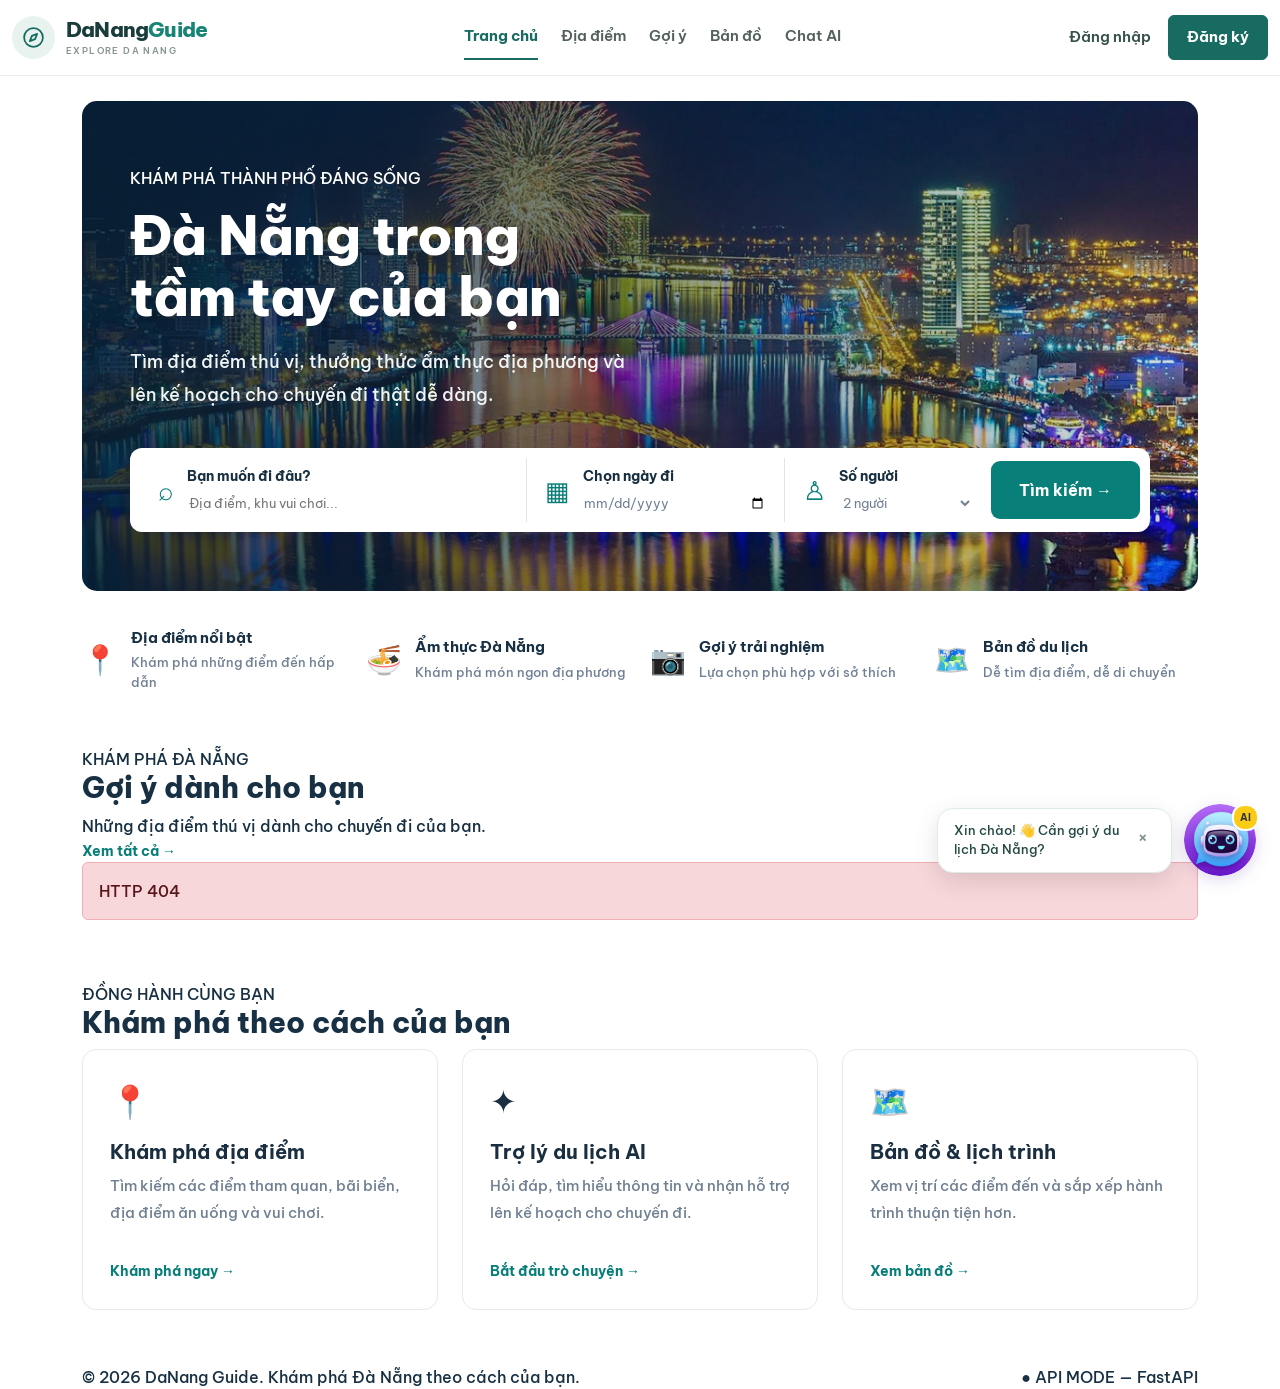
==== commit ac591f7c: "feat: switch default URLs to localhost and update weather, itinerary, pricing, and chat features" ====
--- a/frontend/index.html
+++ b/frontend/index.html
@@ -8,11 +8,10 @@
   <title>DaNang Guide | Khám phá Đà Nẵng</title>
 
   <link rel="stylesheet" href="https://cdn.jsdelivr.net/npm/bootstrap@5.3.3/dist/css/bootstrap.min.css">
-  <link rel="stylesheet" href="css/style.css?v=arial-redesign-1">
+  <link rel="stylesheet" href="css/style.css?v=chat-ui-polish-5">
 </head>
 
 <body>
-
   <!-- THANH MENU -->
   <div id="site-nav"></div>
 
@@ -21,25 +20,22 @@
     <!-- BANNER CHÍNH -->
     <section class="hero home-hero">
       <div class="hero-content">
-
-        <span class="eyebrow hero-eyebrow">
-          ✦ KHÁM PHÁ THÀNH PHỐ ĐÁNG SỐNG
+        <span class="eyebrow text-white">
+          KHÁM PHÁ THÀNH PHỐ ĐÁNG SỐNG
         </span>
 
         <h1 class="hero-title">
           Đà Nẵng trong<br>
-          <span>tầm tay của bạn</span>
+          tầm tay của bạn
         </h1>
 
         <p class="hero-description">
-          Khám phá những địa điểm tuyệt đẹp, thưởng thức
-          ẩm thực địa phương và tận hưởng hành trình
-          đáng nhớ cùng trợ lý du lịch thông minh.
+          Tìm địa điểm thú vị, thưởng thức ẩm thực địa phương
+          và lên kế hoạch cho chuyến đi thật dễ dàng.
         </p>
 
         <!-- THANH TÌM KIẾM -->
         <form class="travel-search" action="places.html" method="get">
-
           <div class="search-item search-destination">
             <span class="search-icon">⌕</span>
             <div>
@@ -48,7 +44,7 @@
                 type="text"
                 id="home-keyword"
                 name="q"
-                placeholder="Tìm địa điểm, khu vui chơi..."
+                placeholder="Địa điểm, khu vui chơi..."
               >
             </div>
           </div>
@@ -56,11 +52,8 @@
           <div class="search-item">
             <span class="search-icon">▦</span>
             <div>
-              <label for="home-date">Ngày khởi hành</label>
-              <input
-                type="date"
-                id="home-date"
-              >
+              <label for="home-date">Chọn ngày đi</label>
+              <input type="date" id="home-date">
             </div>
           </div>
 
@@ -79,16 +72,14 @@
           </div>
 
           <button type="submit" class="search-button">
-            Tìm kiếm <span aria-hidden="true">→</span>
+            Tìm kiếm →
           </button>
-
         </form>
       </div>
     </section>
 
-    <!-- TIỆN ÍCH DU LỊCH -->
-    <section class="travel-features" aria-label="Tiện ích du lịch">
-
+    <!-- CÁC TIỆN ÍCH -->
+    <section class="travel-features">
       <a href="places.html" class="feature">
         <span class="feature-icon">📍</span>
         <div>
@@ -101,15 +92,15 @@
         <span class="feature-icon">🍜</span>
         <div>
           <strong>Ẩm thực Đà Nẵng</strong>
-          <small>Thưởng thức hương vị địa phương</small>
+          <small>Khám phá món ngon địa phương</small>
         </div>
       </a>
 
       <a href="recommendations.html" class="feature">
-        <span class="feature-icon">✨</span>
+        <span class="feature-icon">📷</span>
         <div>
-          <strong>Gợi ý thông minh</strong>
-          <small>Trải nghiệm phù hợp với sở thích</small>
+          <strong>Gợi ý trải nghiệm</strong>
+          <small>Lựa chọn phù hợp với sở thích</small>
         </div>
       </a>
 
@@ -117,24 +108,19 @@
         <span class="feature-icon">🗺️</span>
         <div>
           <strong>Bản đồ du lịch</strong>
-          <small>Dễ dàng tìm đường và di chuyển</small>
+          <small>Dễ tìm địa điểm, dễ di chuyển</small>
         </div>
       </a>
-
     </section>
 
     <!-- ĐỊA ĐIỂM NỔI BẬT -->
     <section class="featured-section">
-
       <div class="section-head">
         <div>
           <div class="eyebrow">KHÁM PHÁ ĐÀ NẴNG</div>
-
-          <h2 class="mb-0">Điểm đến dành cho bạn</h2>
-
+          <h2 class="mb-0">Gợi ý dành cho bạn</h2>
           <p class="muted mt-2 mb-0">
-            Khám phá những địa điểm thú vị và đáng trải nghiệm
-            trong chuyến du lịch của bạn.
+            Những địa điểm thú vị dành cho chuyến đi của bạn.
           </p>
         </div>
 
@@ -144,92 +130,61 @@
       </div>
 
       <div id="message"></div>
-
-      <!-- DỮ LIỆU ĐỊA ĐIỂM TỪ JAVASCRIPT -->
       <div id="featured" class="row g-4"></div>
-
     </section>
 
     <!-- KHÁM PHÁ THÊM -->
     <section class="explore-section">
-
       <div class="section-head">
         <div>
           <div class="eyebrow">ĐỒNG HÀNH CÙNG BẠN</div>
-
           <h2>Khám phá theo cách của bạn</h2>
-
-          <p class="muted mt-2 mb-0">
-            Mọi công cụ cần thiết cho hành trình khám phá Đà Nẵng.
-          </p>
         </div>
       </div>
 
       <div class="row g-4">
-
         <div class="col-md-4">
           <a href="places.html" class="explore-card">
             <span class="explore-icon">📍</span>
-
             <h5>Khám phá địa điểm</h5>
-
             <p>
               Tìm kiếm các điểm tham quan, bãi biển,
-              nhà hàng và những địa điểm vui chơi
-              nổi tiếng tại Đà Nẵng.
+              địa điểm ăn uống và vui chơi.
             </p>
-
-            <span class="explore-link">
-              Khám phá ngay →
-            </span>
+            <span class="explore-link">Khám phá ngay →</span>
           </a>
         </div>
 
         <div class="col-md-4">
           <a href="chat.html" class="explore-card">
             <span class="explore-icon">✦</span>
-
             <h5>Trợ lý du lịch AI</h5>
-
             <p>
-              Trò chuyện với trợ lý AI, nhận tư vấn
-              địa điểm và hỗ trợ lên kế hoạch
-              cho chuyến đi của bạn.
+              Hỏi đáp, tìm hiểu thông tin và nhận
+              hỗ trợ lên kế hoạch cho chuyến đi.
             </p>
-
-            <span class="explore-link">
-              Bắt đầu trò chuyện →
-            </span>
+            <span class="explore-link">Bắt đầu trò chuyện →</span>
           </a>
         </div>
 
         <div class="col-md-4">
           <a href="map.html" class="explore-card">
             <span class="explore-icon">🗺️</span>
-
             <h5>Bản đồ & lịch trình</h5>
-
             <p>
-              Xem vị trí các địa điểm du lịch,
-              khám phá khu vực xung quanh và
-              lựa chọn hành trình thuận tiện.
+              Xem vị trí các điểm đến và sắp xếp
+              hành trình thuận tiện hơn.
             </p>
-
-            <span class="explore-link">
-              Xem bản đồ →
-            </span>
+            <span class="explore-link">Xem bản đồ →</span>
           </a>
         </div>
-
       </div>
     </section>
 
   </main>
 
-  <!-- FOOTER -->
   <div id="site-footer"></div>
 
-  <!-- JAVASCRIPT GỐC -->
   <script src="https://cdn.jsdelivr.net/npm/bootstrap@5.3.3/dist/js/bootstrap.bundle.min.js"></script>
   <script src="js/config.js?v=2"></script>
   <script src="js/data.js"></script>
@@ -237,6 +192,5 @@
   <script src="js/common.js?v=chat-ui-polish-5"></script>
   <script src="js/home.js?v=place-images-3"></script>
   <script src="js/oauth-ui.js"></script>
-
 </body>
 </html>
--- a/frontend/css/style.css
+++ b/frontend/css/style.css
@@ -1,94 +1,60 @@
 
 /* ==========================================
-   DANANG GUIDE - UI REDESIGN
-   FONT: ARIAL
-   COLOR: TEAL & WHITE
-========================================== */
+   DA NANG GUIDE - WEBSITE STYLES
+========================================== */
+
+@import url('https://fonts.googleapis.com/css2?family=Be+Vietnam+Pro:wght@400;500;600;700;800&display=swap');
 
 :root {
-  --primary: #0c857b;
-  --primary-dark: #08665e;
-  --primary-light: #eaf7f4;
-  --heading: #153347;
-  --text: #435766;
-  --muted: #718294;
-  --border: #e5eeed;
-  --surface: #ffffff;
-  --background: #f8fafb;
-  --shadow: 0 8px 30px rgba(18, 55, 65, 0.06);
-}
-
-/* FONT ARIAL */
-
-html {
-  scroll-behavior: smooth;
+  --primary: #176b60;
+  --primary-dark: #105348;
+  --heading: #173043;
+  --text: #465761;
+  --muted: #718094;
+  --border: #e7eceb;
 }
 
 body {
-  margin: 0;
-  background: var(--background);
+  background: #ffffff;
   color: var(--heading);
-  font-family: Arial, Helvetica, sans-serif !important;
+  font-family: 'Be Vietnam Pro', 'Trebuchet MS', Arial, sans-serif;
   font-size: 16px;
-  font-weight: 400;
-  line-height: 1.6;
-}
-
-button,
-input,
-select,
-textarea,
-.nav-link,
-.btn {
-  font-family: Arial, Helvetica, sans-serif !important;
-}
-
-h1, h2, h3, h4, h5, h6 {
-  font-family: Arial, Helvetica, sans-serif !important;
-  font-weight: 700;
-}
-
-a {
-  transition: color 0.25s ease;
+  font-weight: 500;
 }
 
 .page {
-  padding-top: 30px;
-  padding-bottom: 70px;
-}
-
-.muted {
-  color: var(--muted);
-}
-
-/* ==========================================
-   NAVBAR
+  padding-top: 25px;
+}
+
+/* ==========================================
+   NAVBAR - THANH DIEU HUONG
 ========================================== */
 
 #site-nav {
   position: sticky;
   top: 0;
   z-index: 1000;
-  background: #fff;
+  background: #ffffff;
   border-bottom: 1px solid var(--border);
-  box-shadow: 0 3px 18px rgba(0, 0, 0, 0.035);
 }
 
 #site-nav .travel-navbar {
-  background: #fff !important;
-  padding: 13px 0;
+  background: #ffffff !important;
+  padding: 15px 0;
   box-shadow: none !important;
 }
 
 #site-nav .travel-navbar > .container {
   max-width: 1320px;
 }
+
+/* ===== LOGO ===== */
 
 #site-nav .travel-brand {
   display: inline-flex !important;
   align-items: center !important;
   gap: 11px;
-  margin-right: 25px;
+  margin-right: 28px;
   padding: 0;
   text-decoration: none;
   flex-shrink: 0;
@@ -98,12 +64,12 @@
   display: flex !important;
   align-items: center;
   justify-content: center;
-  width: 45px;
-  height: 45px;
-  min-width: 45px;
-  background: var(--primary-light);
+  width: 43px;
+  height: 43px;
+  min-width: 43px;
+  background: #e8f3ef;
   color: var(--primary);
-  border-radius: 14px;
+  border-radius: 50%;
 }
 
 #site-nav .travel-logo svg {
@@ -112,36 +78,42 @@
   height: 25px;
 }
 
+/* ===== TEN WEBSITE - 2 DONG ===== */
+
 #site-nav .travel-brand-text {
   display: flex !important;
   flex-direction: column !important;
+  justify-content: center;
   align-items: flex-start;
-  justify-content: center;
   gap: 4px;
   line-height: 1;
 }
 
 #site-nav .travel-brand-text strong {
   display: block !important;
-  color: var(--heading);
   font-size: 21px;
-  font-weight: 800;
-  letter-spacing: -0.7px;
+  font-weight: 750;
+  line-height: 1.15;
+  letter-spacing: -0.8px;
+  color: #193d3a;
   white-space: nowrap;
 }
 
 #site-nav .travel-brand-text strong span {
-  color: var(--primary);
+  color: #168576;
 }
 
 #site-nav .travel-brand-text small {
   display: block !important;
-  color: #87958f;
   font-size: 9px;
   font-weight: 600;
-  letter-spacing: 1.3px;
+  line-height: 1.2;
+  letter-spacing: 1.4px;
+  color: #87958f;
   white-space: nowrap;
 }
+
+/* ===== CAC MUC MENU ===== */
 
 #site-nav .travel-links {
   display: flex;
@@ -156,9 +128,9 @@
   font-weight: 600;
   padding: 10px 0 !important;
   border-bottom: 2px solid transparent;
+  white-space: nowrap;
   text-decoration: none;
-  white-space: nowrap;
-  transition: 0.25s ease;
+  transition: color 0.2s ease;
 }
 
 #site-nav .travel-links .nav-link:hover {
@@ -171,44 +143,49 @@
   border-bottom-color: var(--primary);
 }
 
+/* ===== DANG NHAP & DANG KY ===== */
+
 #site-nav .travel-account {
   display: flex !important;
   align-items: center;
   justify-content: flex-end;
-  gap: 15px;
+  gap: 17px;
   white-space: nowrap;
 }
 
 #site-nav .travel-login {
-  color: var(--heading) !important;
-  font-size: 14px;
+  display: inline-flex;
+  align-items: center;
+  font-size: 15px;
   font-weight: 600;
+  color: #35514a !important;
   text-decoration: none !important;
 }
 
 #site-nav .travel-login:hover {
   color: var(--primary) !important;
+  text-decoration: none !important;
 }
 
 #site-nav .travel-account .btn {
-  padding: 11px 20px;
-  border-radius: 11px;
-  font-size: 14px;
-  font-weight: 700;
-  transition: 0.25s ease;
+  font-size: 15px;
+  font-weight: 700;
+  padding: 10px 18px;
+  border-radius: 6px;
+  box-shadow: none !important;
+  text-decoration: none !important;
 }
 
 #site-nav .travel-register,
 #site-nav .travel-account .btn-primary {
+  color: #ffffff !important;
   background: var(--primary) !important;
   border: 1px solid var(--primary) !important;
-  color: #fff !important;
 }
 
 #site-nav .travel-register:hover,
 #site-nav .travel-account .btn-primary:hover {
   background: var(--primary-dark) !important;
-  transform: translateY(-2px);
 }
 
 #site-nav .travel-account .btn-outline-primary {
@@ -217,105 +194,88 @@
   color: var(--primary) !important;
 }
 
+#site-nav .account-greeting {
+  font-size: 13px;
+  color: #667773;
+}
+
 #site-nav .navbar-toggler {
   border: 1px solid #dce5e2;
-  border-radius: 10px;
+  border-radius: 7px;
   box-shadow: none !important;
 }
 
 /* ==========================================
-   HERO BANNER
+   HERO - BANNER TRANG CHU
 ========================================== */
 
 .home-hero {
   position: relative;
-  min-height: 560px;
-  display: flex;
-  align-items: center;
   overflow: hidden;
-  padding: 65px 50px;
-  border-radius: 24px;
+  min-height: 490px;
+  padding: 65px 48px 36px;
+  border-radius: 15px;
 
   background:
     linear-gradient(
       90deg,
-      rgba(4, 30, 43, 0.91) 0%,
-      rgba(5, 38, 52, 0.72) 45%,
-      rgba(6, 42, 55, 0.18) 100%
+      rgba(7, 31, 48, 0.85) 0%,
+      rgba(7, 31, 48, 0.40) 60%,
+      rgba(7, 31, 48, 0.10) 100%
     ),
     url("../images/anh-dep-da-nang-thumb.jpg")
     center / cover no-repeat;
-
-  box-shadow: 0 18px 45px rgba(20, 50, 60, 0.13);
 }
 
 .home-hero::after {
   display: none;
 }
 
-.home-hero .hero-content {
+.hero-content {
   position: relative;
   z-index: 2;
-  width: 100%;
-}
-
-.hero-eyebrow {
-  display: inline-block;
-  padding: 9px 17px;
-  border: 1px solid rgba(255, 255, 255, 0.35);
-  border-radius: 30px;
-  background: rgba(255, 255, 255, 0.13);
-  color: #fff;
-  font-size: 12px;
-  font-weight: 700;
-  letter-spacing: 1.2px;
 }
 
 .hero-title {
-  margin: 25px 0 20px;
-  color: #fff;
-  font-size: clamp(40px, 5vw, 68px);
+  font-size: clamp(38px, 4.2vw, 60px);
+  line-height: 1.15;
   font-weight: 800;
-  line-height: 1.13;
-  letter-spacing: -1.5px;
-}
-
-.hero-title span {
-  color: #a7f3d0;
+  color: #ffffff;
+  margin-top: 15px;
+  letter-spacing: -0.8px;
 }
 
 .hero-description {
-  max-width: 610px;
-  margin: 0 0 30px;
-  color: rgba(255, 255, 255, 0.92);
   font-size: 18px;
+  max-width: 520px;
   line-height: 1.8;
-}
-
-/* ==========================================
-   SEARCH BAR
+  color: #f0f5f5;
+  margin-top: 18px;
+}
+
+/* ==========================================
+   THANH TIM KIEM
 ========================================== */
 
 .travel-search {
   display: grid;
-  grid-template-columns: 1.5fr 1fr 0.85fr auto;
+  grid-template-columns: 1.5fr 1fr 0.8fr auto;
   align-items: center;
   gap: 0;
-  width: 100%;
-  margin-top: 35px;
-  padding: 12px;
-  background: #fff;
-  border-radius: 19px;
-  box-shadow: 0 16px 40px rgba(0, 0, 0, 0.16);
+  background: #ffffff;
+  padding: 10px;
+  margin-top: 37px;
+  border-radius: 12px;
+  box-shadow: 0 12px 35px rgba(0,0,0,0.13);
 }
 
 .search-item {
   display: flex;
   align-items: center;
-  gap: 14px;
+  gap: 13px;
+  padding: 8px 18px;
+  border-right: 1px solid #e1e5e9;
   min-width: 0;
-  padding: 14px 18px;
-  border-right: 1px solid #e5eaf0;
 }
 
 .search-item:nth-child(3) {
@@ -323,264 +283,169 @@
 }
 
 .search-icon {
-  display: flex;
-  align-items: center;
-  justify-content: center;
+  color: #087e79;
+  font-size: 26px;
   flex-shrink: 0;
-  width: 30px;
-  color: var(--primary);
-  font-size: 26px;
 }
 
 .search-item > div {
+  min-width: 0;
   flex: 1;
-  min-width: 0;
 }
 
 .search-item label {
   display: block;
-  margin-bottom: 5px;
-  color: var(--heading);
   font-size: 14px;
-  font-weight: 700;
+  color: #172f40;
+  font-weight: 700;
+  margin-bottom: 3px;
 }
 
 .search-item input,
 .search-item select {
   width: 100%;
-  min-width: 0;
   border: none;
   outline: none;
   background: transparent;
-  color: var(--muted);
+  color: #718094;
   font-size: 13px;
-}
-
-.search-item:focus-within {
-  background: #f3fbf9;
-  border-radius: 12px;
+  min-width: 0;
+}
+
+.search-item input:focus,
+.search-item select:focus {
+  outline: none;
 }
 
 .search-button {
-  min-height: 65px;
-  padding: 0 29px;
   border: none;
-  border-radius: 13px;
-  background: linear-gradient(135deg, #0d9488, #08756d);
-  color: #fff;
-  font-size: 15px;
-  font-weight: 700;
+  background: #087f79;
+  color: #ffffff;
+  padding: 17px 28px;
+  border-radius: 9px;
+  font-weight: 700;
+  cursor: pointer;
   white-space: nowrap;
-  cursor: pointer;
-  transition: 0.25s ease;
+  transition: background 0.2s ease;
 }
 
 .search-button:hover {
-  background: var(--primary-dark);
-  transform: translateY(-2px);
-  box-shadow: 0 8px 20px rgba(13, 148, 136, 0.25);
-}
-
-/* ==========================================
-   TRAVEL FEATURES
+  background: #056763;
+}
+
+/* ==========================================
+   TIEN ICH DU LICH
 ========================================== */
 
 .travel-features {
   display: grid;
   grid-template-columns: repeat(4, minmax(0, 1fr));
-  gap: 18px;
-  margin: 35px 0 75px;
+  gap: 20px;
+  margin: 36px 0 55px;
 }
 
 .feature {
   display: flex;
   align-items: center;
-  gap: 15px;
-  padding: 24px 18px;
-  border: 1px solid var(--border);
-  border-radius: 19px;
-  background: #fff;
-  color: var(--heading);
+  gap: 13px;
   text-decoration: none;
-  box-shadow: var(--shadow);
-  transition: 0.3s ease;
-}
-
-.feature:hover {
-  color: var(--heading);
-  border-color: #b5e4dc;
-  transform: translateY(-6px);
-  box-shadow: 0 16px 35px rgba(15, 60, 65, 0.11);
+  color: #173043;
 }
 
 .feature-icon {
-  display: flex;
-  align-items: center;
-  justify-content: center;
+  font-size: 29px;
   flex-shrink: 0;
-  width: 55px;
-  height: 55px;
-  border-radius: 16px;
-  background: var(--primary-light);
-  font-size: 25px;
 }
 
 .feature strong {
   display: block;
-  margin-bottom: 6px;
-  color: var(--heading);
   font-size: 15px;
   font-weight: 700;
+  margin-bottom: 4px;
 }
 
 .feature small {
   display: block;
-  color: var(--muted);
   font-size: 13px;
-  line-height: 1.6;
+  color: #718094;
+  line-height: 1.5;
+}
+
+.feature:hover {
+  color: #173043;
 }
 
 .feature:hover strong {
-  color: var(--primary);
-}
-
-/* ==========================================
-   SECTION HEADINGS
-========================================== */
-
-.section-head {
-  display: flex;
-  align-items: flex-end;
-  justify-content: space-between;
-  gap: 20px;
-  margin-bottom: 30px;
-}
-
-.section-head .eyebrow {
-  margin-bottom: 12px;
-  color: var(--primary);
-  font-size: 12px;
-  font-weight: 800;
-  letter-spacing: 1.8px;
+  color: #087e79;
+}
+
+/* ==========================================
+   DIA DIEM NOI BAT
+========================================== */
+
+.featured-section {
+  margin-bottom: 70px;
 }
 
 .featured-section h2,
 .explore-section h2 {
-  color: var(--heading);
-  font-size: clamp(25px, 3vw, 34px);
-  font-weight: 800;
-  letter-spacing: -0.6px;
-}
-
-.section-head .muted {
-  color: var(--muted);
-  font-size: 15px;
+  font-size: 29px;
+  font-weight: 750;
 }
 
 .view-all {
-  color: var(--primary);
+  color: #087e79;
+  font-weight: 700;
   font-size: 14px;
-  font-weight: 700;
   text-decoration: none;
   white-space: nowrap;
 }
 
 .view-all:hover {
-  color: var(--primary-dark);
-}
-
-/* ==========================================
-   FEATURED PLACES
-========================================== */
-
-.featured-section {
-  margin-bottom: 75px;
+  color: #005d58;
 }
 
 .place-card {
+  border-radius: 13px;
   overflow: hidden;
-  border: 1px solid var(--border);
-  border-radius: 20px;
-  background: #fff;
-  box-shadow: var(--shadow);
-  transition: 0.3s ease;
+  transition:
+    transform 0.2s ease,
+    box-shadow 0.2s ease;
 }
 
 .place-card:hover {
-  transform: translateY(-7px);
-  box-shadow: 0 18px 40px rgba(0, 0, 0, 0.11);
+  transform: translateY(-4px);
+  box-shadow: 0 12px 28px rgba(0,0,0,0.10);
 }
 
 .place-art {
-  position: relative;
-  width: 100%;
-  height: 215px;
+  height: 195px;
   overflow: hidden;
-  border-radius: 20px 20px 0 0;
-  background: #eef3f1;
-}
-
-.place-image {
-  display: block;
-  width: 100%;
-  height: 100%;
-  object-fit: cover;
-  transition: transform 0.4s ease;
-}
-
-.place-card:hover .place-image {
-  transform: scale(1.06);
-}
-
-.place-fallback {
-  display: flex;
-  align-items: center;
-  justify-content: center;
-  width: 100%;
-  height: 100%;
-  background: #edf4f1;
-  font-size: 48px;
-}
-
-.place-art .badge {
-  position: absolute;
-  top: 13px;
-  right: 13px;
-  z-index: 2;
-  padding: 8px 12px;
-  border-radius: 9px;
-  background: rgba(255, 255, 255, 0.95) !important;
-  color: #263238;
-  font-size: 12px;
-  font-weight: 700;
 }
 
 .place-card .card-body {
-  padding: 22px;
+  padding: 18px;
 }
 
 .place-card .card-body h5 {
   margin-top: 6px;
-  color: var(--heading);
   font-size: 18px;
   font-weight: 700;
-  line-height: 1.4;
+  line-height: 1.35;
 }
 
 .place-card .card-body p {
-  color: var(--muted);
-  font-size: 14px;
-  line-height: 1.7;
+  font-size: 15px;
+  line-height: 1.6;
 }
 
 .place-card .tag {
-  color: var(--primary);
   font-size: 13px;
   font-weight: 600;
 }
 
 /* ==========================================
-   EXPLORE SECTION
+   KHAM PHA THEM
 ========================================== */
 
 .explore-section {
@@ -588,78 +453,45 @@
 }
 
 .explore-card {
-  display: flex;
-  flex-direction: column;
+  display: block;
+  padding: 27px;
   height: 100%;
-  min-height: 280px;
-  padding: 30px;
-  border: 1px solid var(--border);
-  border-radius: 21px;
-  background: #fff;
-  color: var(--heading);
+  border: 1px solid #e3ebed;
+  border-radius: 14px;
   text-decoration: none;
-  box-shadow: var(--shadow);
-  transition: 0.3s ease;
+  background: #ffffff;
+  color: #192e40;
+  transition: 0.2s ease;
 }
 
 .explore-card:hover {
-  color: var(--heading);
-  border-color: #a8ded5;
-  background: #f5fffc;
-  transform: translateY(-7px);
-  box-shadow: 0 18px 40px rgba(8, 80, 75, 0.10);
+  box-shadow: 0 10px 30px rgba(0,0,0,0.07);
+  transform: translateY(-3px);
+  color: #192e40;
 }
 
 .explore-icon {
-  display: flex;
-  align-items: center;
-  justify-content: center;
-  width: 60px;
-  height: 60px;
-  margin-bottom: 22px;
-  border-radius: 17px;
-  background: var(--primary-light);
-  color: var(--primary);
-  font-size: 28px;
+  font-size: 32px;
+  display: block;
+  margin-bottom: 15px;
 }
 
 .explore-card h5 {
-  margin-bottom: 13px;
-  color: var(--heading);
+  font-weight: 700;
   font-size: 20px;
-  font-weight: 700;
 }
 
 .explore-card p {
-  flex: 1;
-  margin-bottom: 15px;
-  color: var(--muted);
+  color: #708092;
+  font-size: 15px;
+  line-height: 1.8;
+  min-height: 70px;
+}
+
+.explore-link {
+  color: #087e79;
+  font-weight: 700;
   font-size: 14px;
-  line-height: 1.8;
-}
-
-.explore-link {
-  display: inline-block;
-  margin-top: auto;
-  color: var(--primary);
-  font-size: 14px;
-  font-weight: 700;
-}
-
-/* ==========================================
-   LEAFLET MAP
-========================================== */
-
-#map.map-box {
-  display: block;
-  position: relative;
-  z-index: 1;
-  width: 100%;
-  height: 500px;
-  min-height: 500px;
-  overflow: hidden;
-  border-radius: 16px;
-  background: #eaf2ef;
 }
 
 /* ==========================================
@@ -673,10 +505,6 @@
 
   #site-nav .travel-links {
     gap: 13px;
-  }
-
-  .travel-features {
-    grid-template-columns: repeat(2, minmax(0, 1fr));
   }
 }
 
@@ -704,21 +532,17 @@
     padding: 10px 0 15px;
   }
 
-  .home-hero {
-    padding: 50px 35px;
-  }
-
   .travel-search {
     grid-template-columns: 1fr 1fr;
     gap: 10px;
   }
 
+  .travel-features {
+    grid-template-columns: repeat(2, 1fr);
+  }
+
   .search-item {
     border-right: none;
-  }
-
-  .search-button {
-    width: 100%;
   }
 }
 
@@ -729,7 +553,6 @@
 @media (max-width: 767px) {
   .page {
     padding-top: 15px;
-    padding-bottom: 40px;
   }
 
   #site-nav .travel-brand-text strong {
@@ -743,68 +566,44 @@
   }
 
   .home-hero {
+    padding: 35px 22px;
     min-height: auto;
-    padding: 38px 22px;
-    border-radius: 19px;
-  }
-
-  .hero-eyebrow {
-    font-size: 10px;
-    letter-spacing: 0.7px;
   }
 
   .hero-title {
-    font-size: 38px;
-    letter-spacing: -0.8px;
+    font-size: 35px;
   }
 
   .hero-description {
     font-size: 15px;
-    line-height: 1.7;
   }
 
   .travel-search {
     display: flex;
     flex-direction: column;
     align-items: stretch;
-    gap: 0;
-    padding: 12px;
-    border-radius: 17px;
+    padding: 15px;
   }
 
   .search-item {
-    width: 100%;
-    padding: 15px 12px;
-    border-right: none;
+    padding: 10px;
     border-bottom: 1px solid #edf0f2;
-  }
-
-  .search-item:nth-child(3) {
-    border-bottom: none;
   }
 
   .search-button {
     width: 100%;
-    min-height: 54px;
-    margin-top: 8px;
   }
 
   .travel-features {
-    grid-template-columns: repeat(2, minmax(0, 1fr));
-    gap: 12px;
-    margin: 25px 0 50px;
+    grid-template-columns: repeat(2, 1fr);
+    gap: 25px 12px;
   }
 
   .feature {
-    flex-direction: column;
     align-items: flex-start;
-    gap: 12px;
-    padding: 18px;
   }
 
   .feature-icon {
-    width: 48px;
-    height: 48px;
     font-size: 23px;
   }
 
@@ -816,76 +615,70 @@
     font-size: 12px;
   }
 
-  .section-head {
-    flex-direction: column;
-    align-items: flex-start;
-    gap: 14px;
-  }
-
   .featured-section h2,
   .explore-section h2 {
-    font-size: 25px;
-  }
-
-  .featured-section {
-    margin-bottom: 50px;
-  }
-
-  .place-art {
-    height: 205px;
-  }
-
-  .explore-card {
-    min-height: 230px;
-    padding: 25px;
+    font-size: 24px;
   }
 
   .explore-card p {
     min-height: auto;
   }
-
-  #map.map-box {
-    height: 380px;
-    min-height: 380px;
-  }
-}
-
-@media (max-width: 420px) {
-  .hero-title {
-    font-size: 32px;
-  }
-
-  .travel-features {
-    grid-template-columns: 1fr;
-  }
-
-  .feature {
-    flex-direction: row;
-    align-items: center;
-  }
-}
-
-/* ==========================================
-   ACCESSIBILITY
-========================================== */
-
-a:focus-visible,
-button:focus-visible,
-input:focus-visible,
-select:focus-visible {
-  outline: 3px solid #2dd4bf;
-  outline-offset: 3px;
-}
-
-@media (prefers-reduced-motion: reduce) {
-  html {
-    scroll-behavior: auto;
-  }
-
-  *,
-  *::before,
-  *::after {
-    transition-duration: 0.01ms !important;
-    animation-duration: 0.01ms !important;
-  }
-}
+}
+
+
+/* ===== HINH ANH THE DIA DIEM ===== */
+
+.place-art {
+  position: relative;
+  width: 100%;
+  height: 190px;
+  overflow: hidden;
+  background: #eef3f1;
+  border-radius: 12px 12px 0 0;
+}
+
+.place-image {
+  width: 100%;
+  height: 100%;
+  display: block;
+  object-fit: cover;
+  transition: transform 0.35s ease;
+}
+
+.place-card:hover .place-image {
+  transform: scale(1.05);
+}
+
+.place-fallback {
+  width: 100%;
+  height: 100%;
+  display: flex;
+  justify-content: center;
+  align-items: center;
+  font-size: 48px;
+  background: #edf4f1;
+}
+
+.place-art .badge {
+  position: absolute;
+  top: 12px;
+  right: 12px;
+  z-index: 2;
+  background: rgba(255,255,255,0.95) !important;
+  color: #263238;
+  border-radius: 6px;
+  padding: 7px 10px;
+  font-size: 12px;
+}
+/* ===== KHAC PHUC HIEN THI BAN DO LEAFLET ===== */
+#map.map-box {
+    display: block;
+    width: 100%;
+    height: 500px;
+    min-height: 500px;
+    position: relative;
+    z-index: 1;
+    background: #eaf2ef;
+    border-radius: 12px;
+    overflow: hidden;
+}
